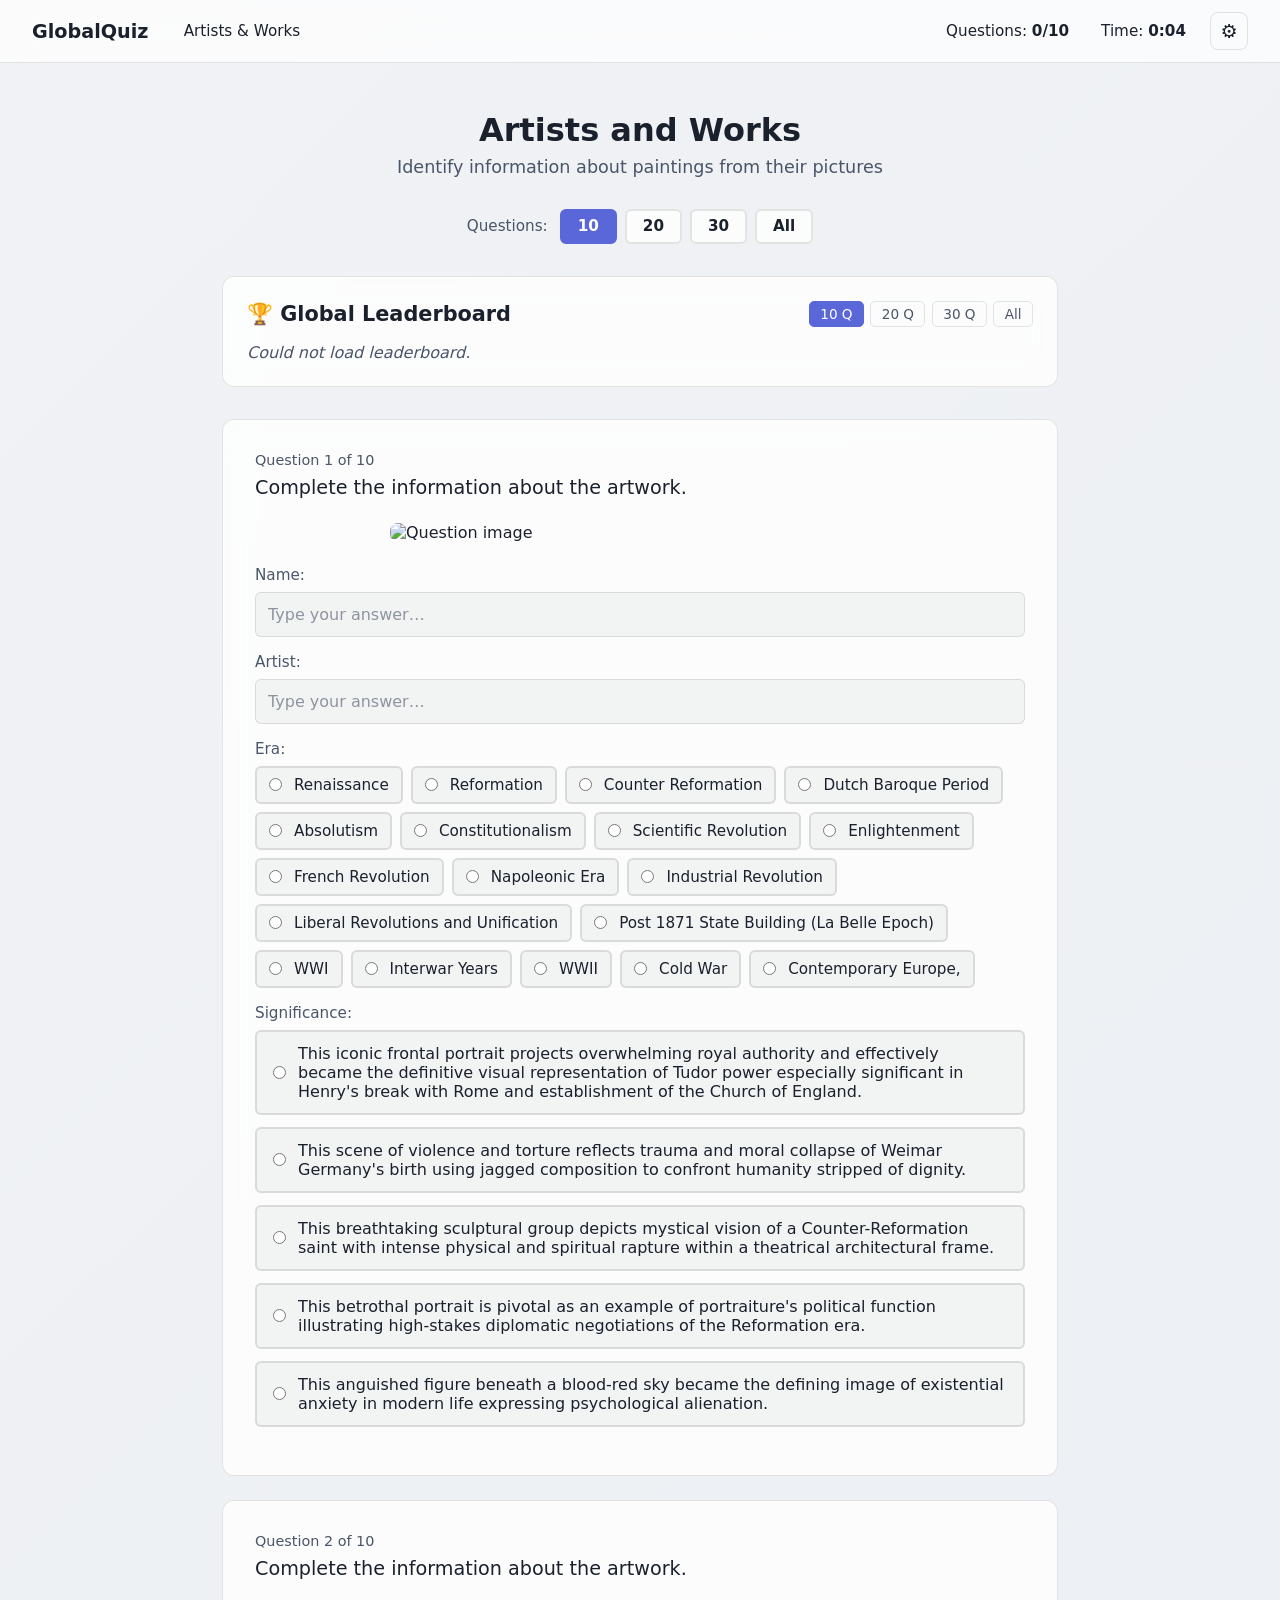
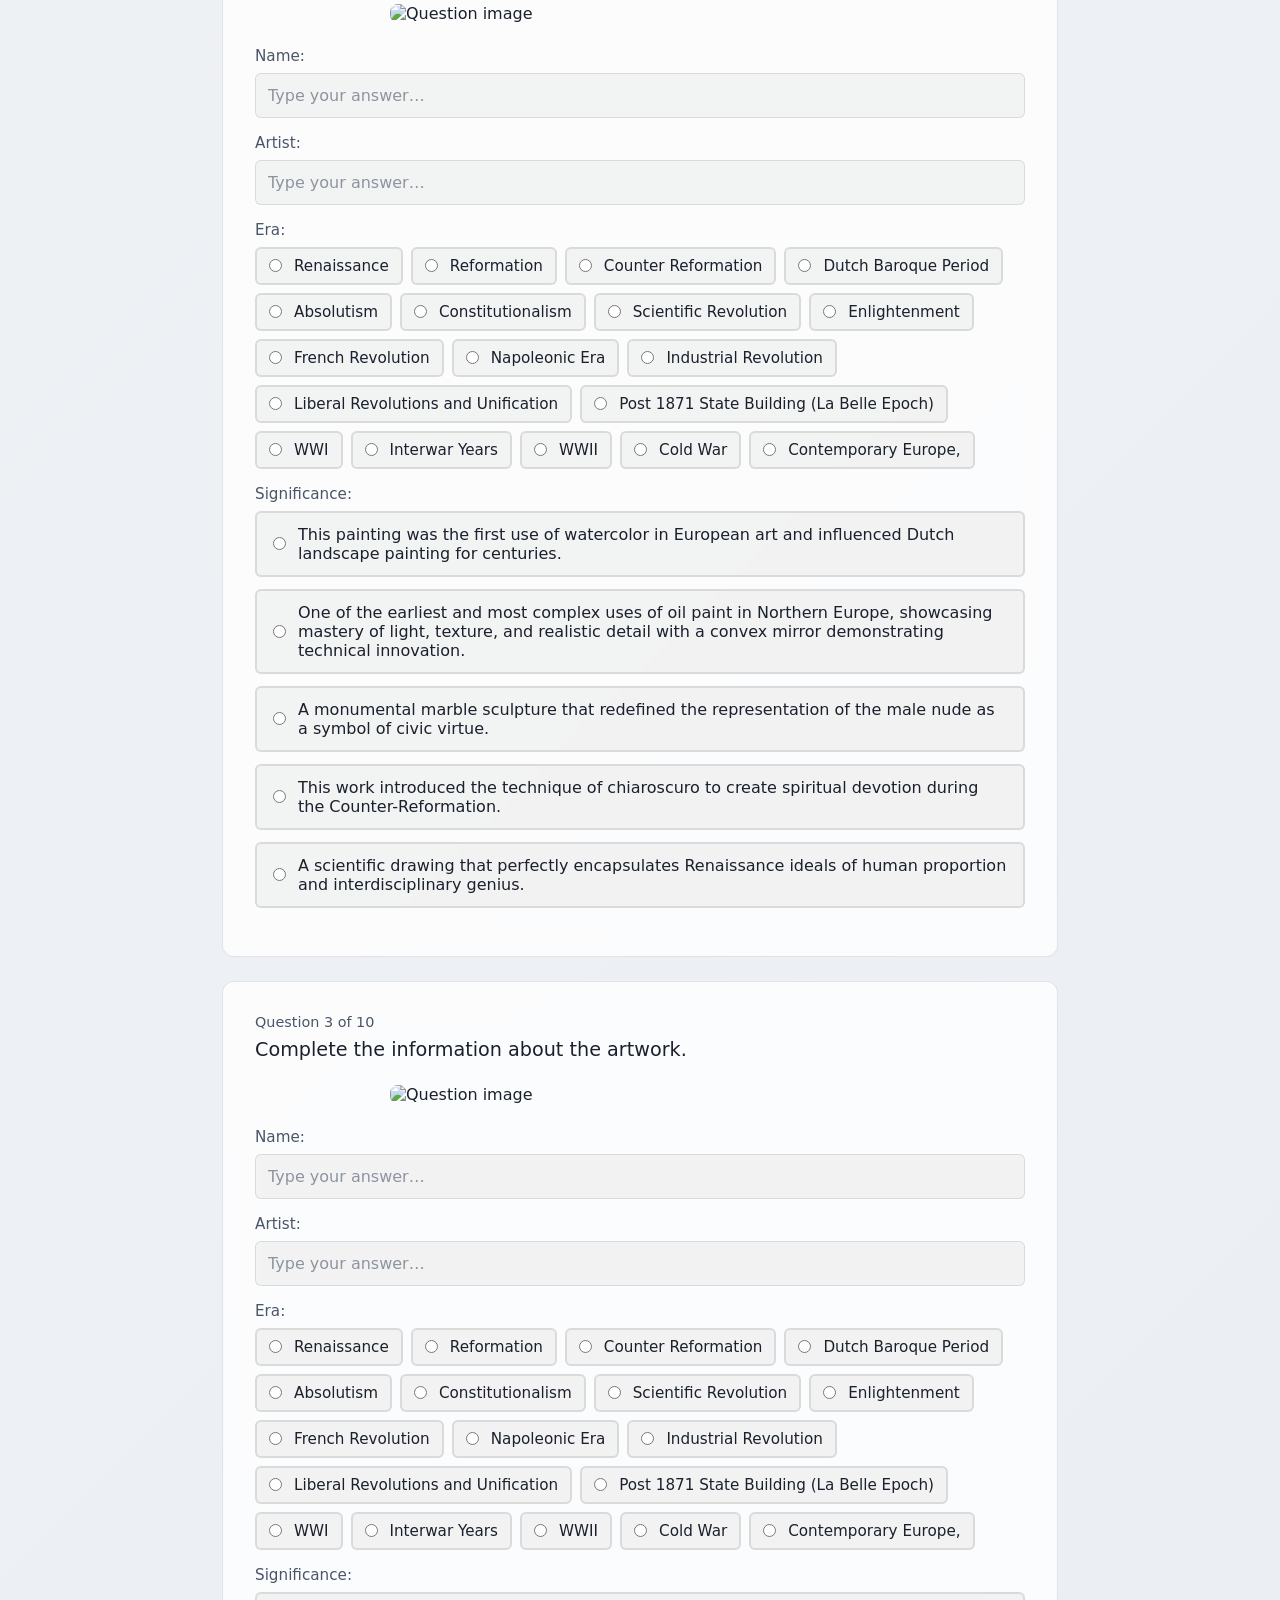
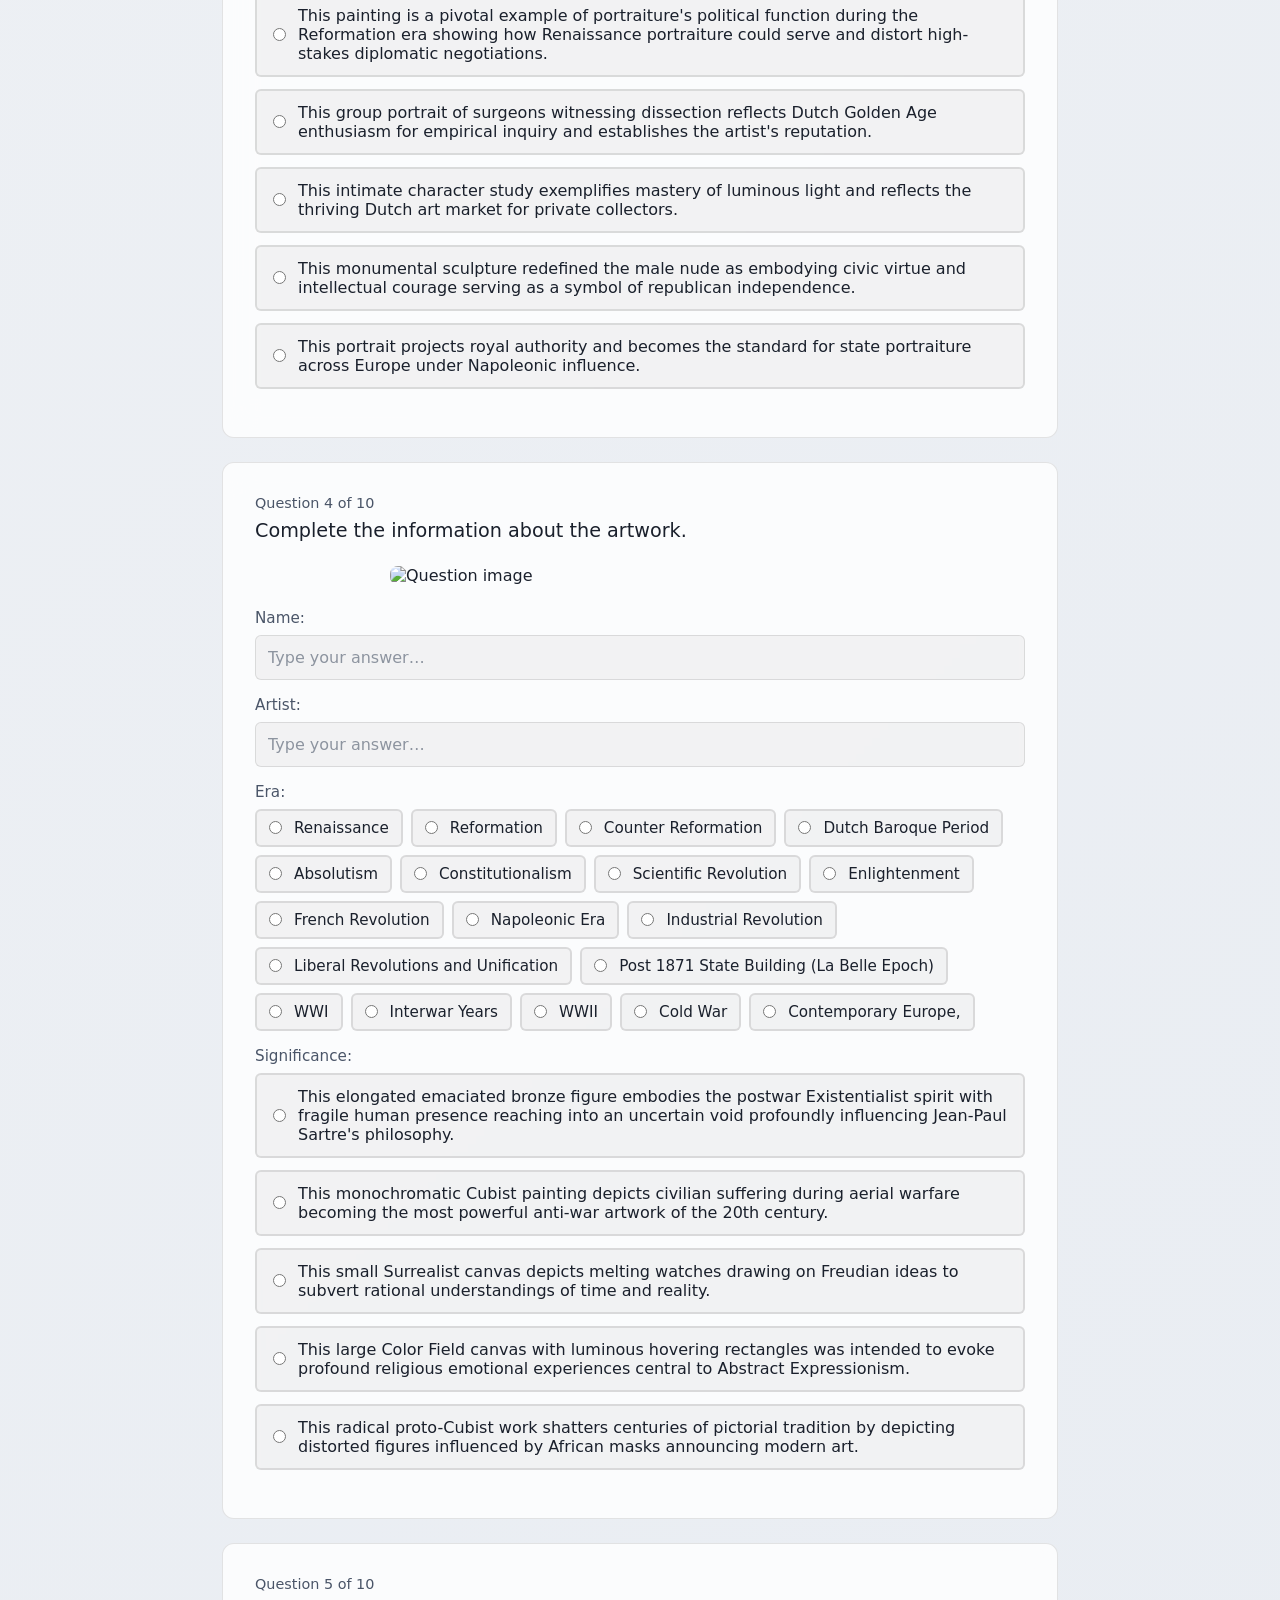
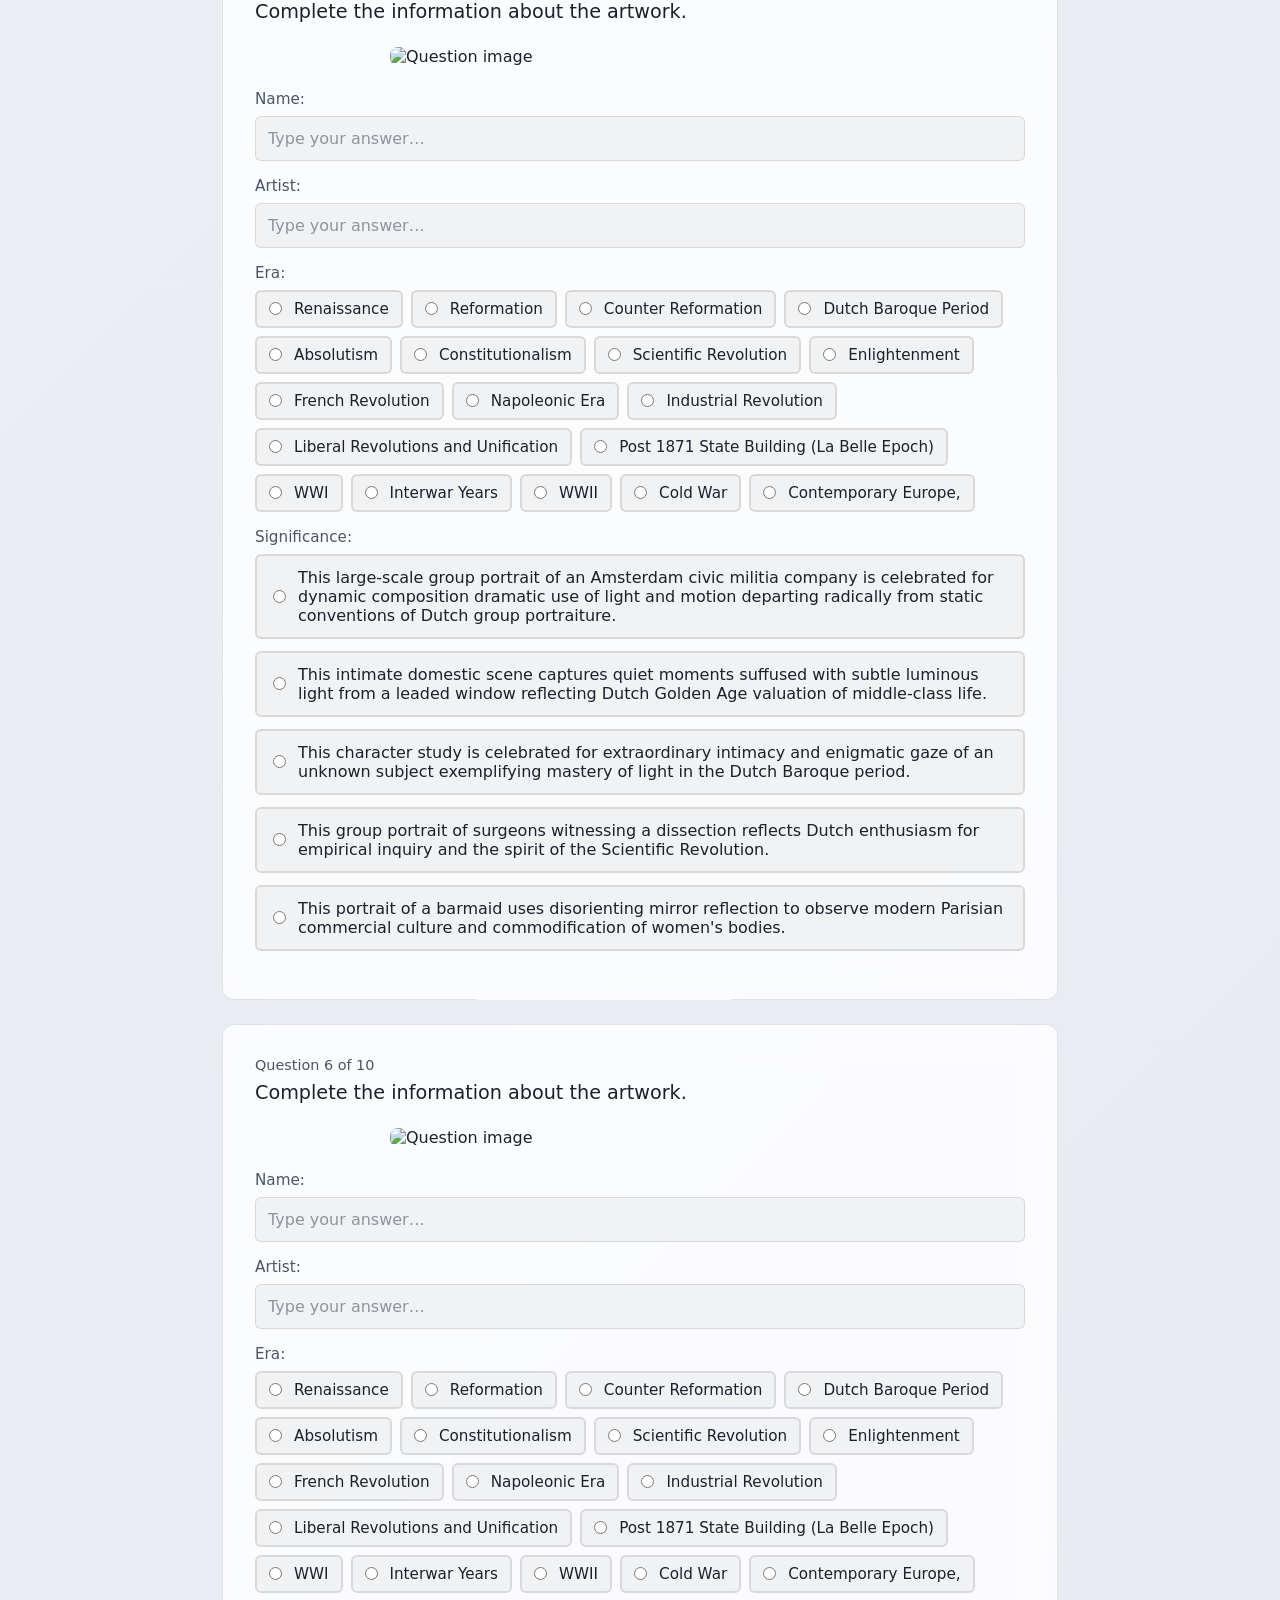
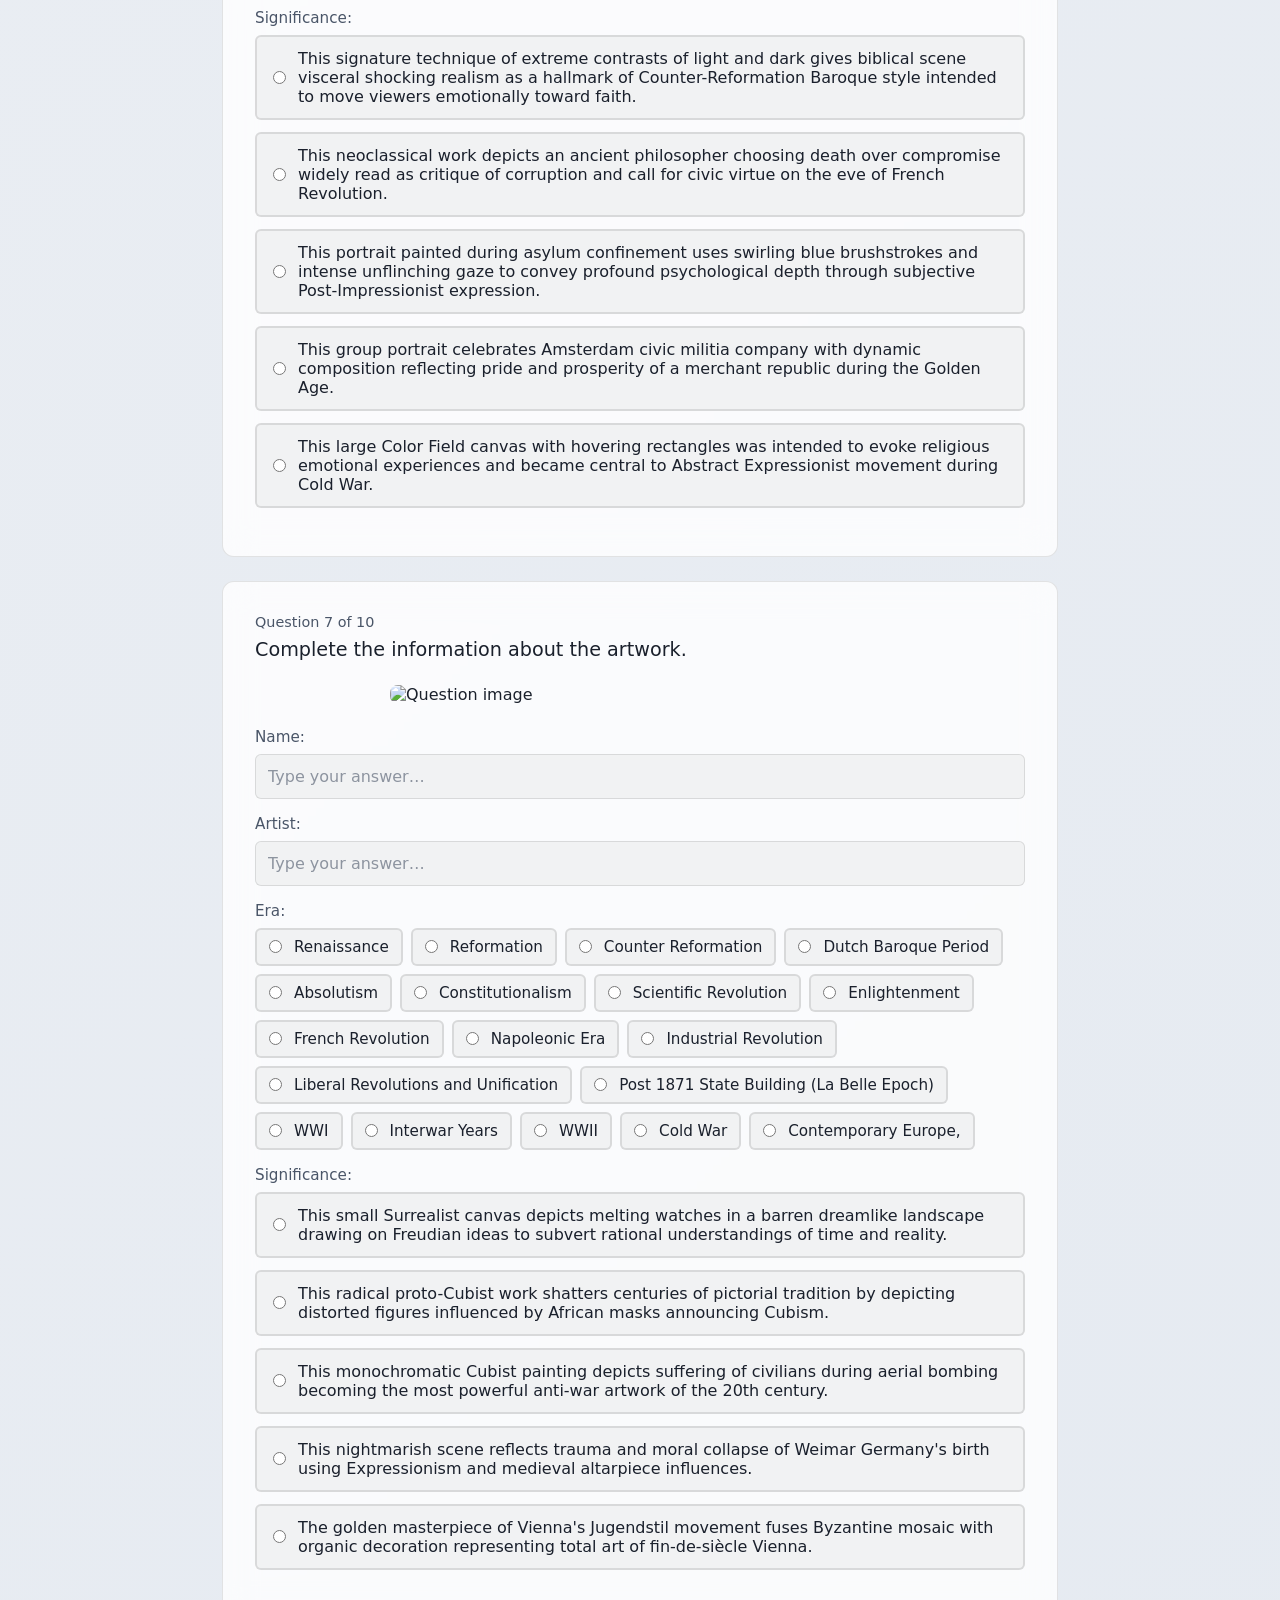
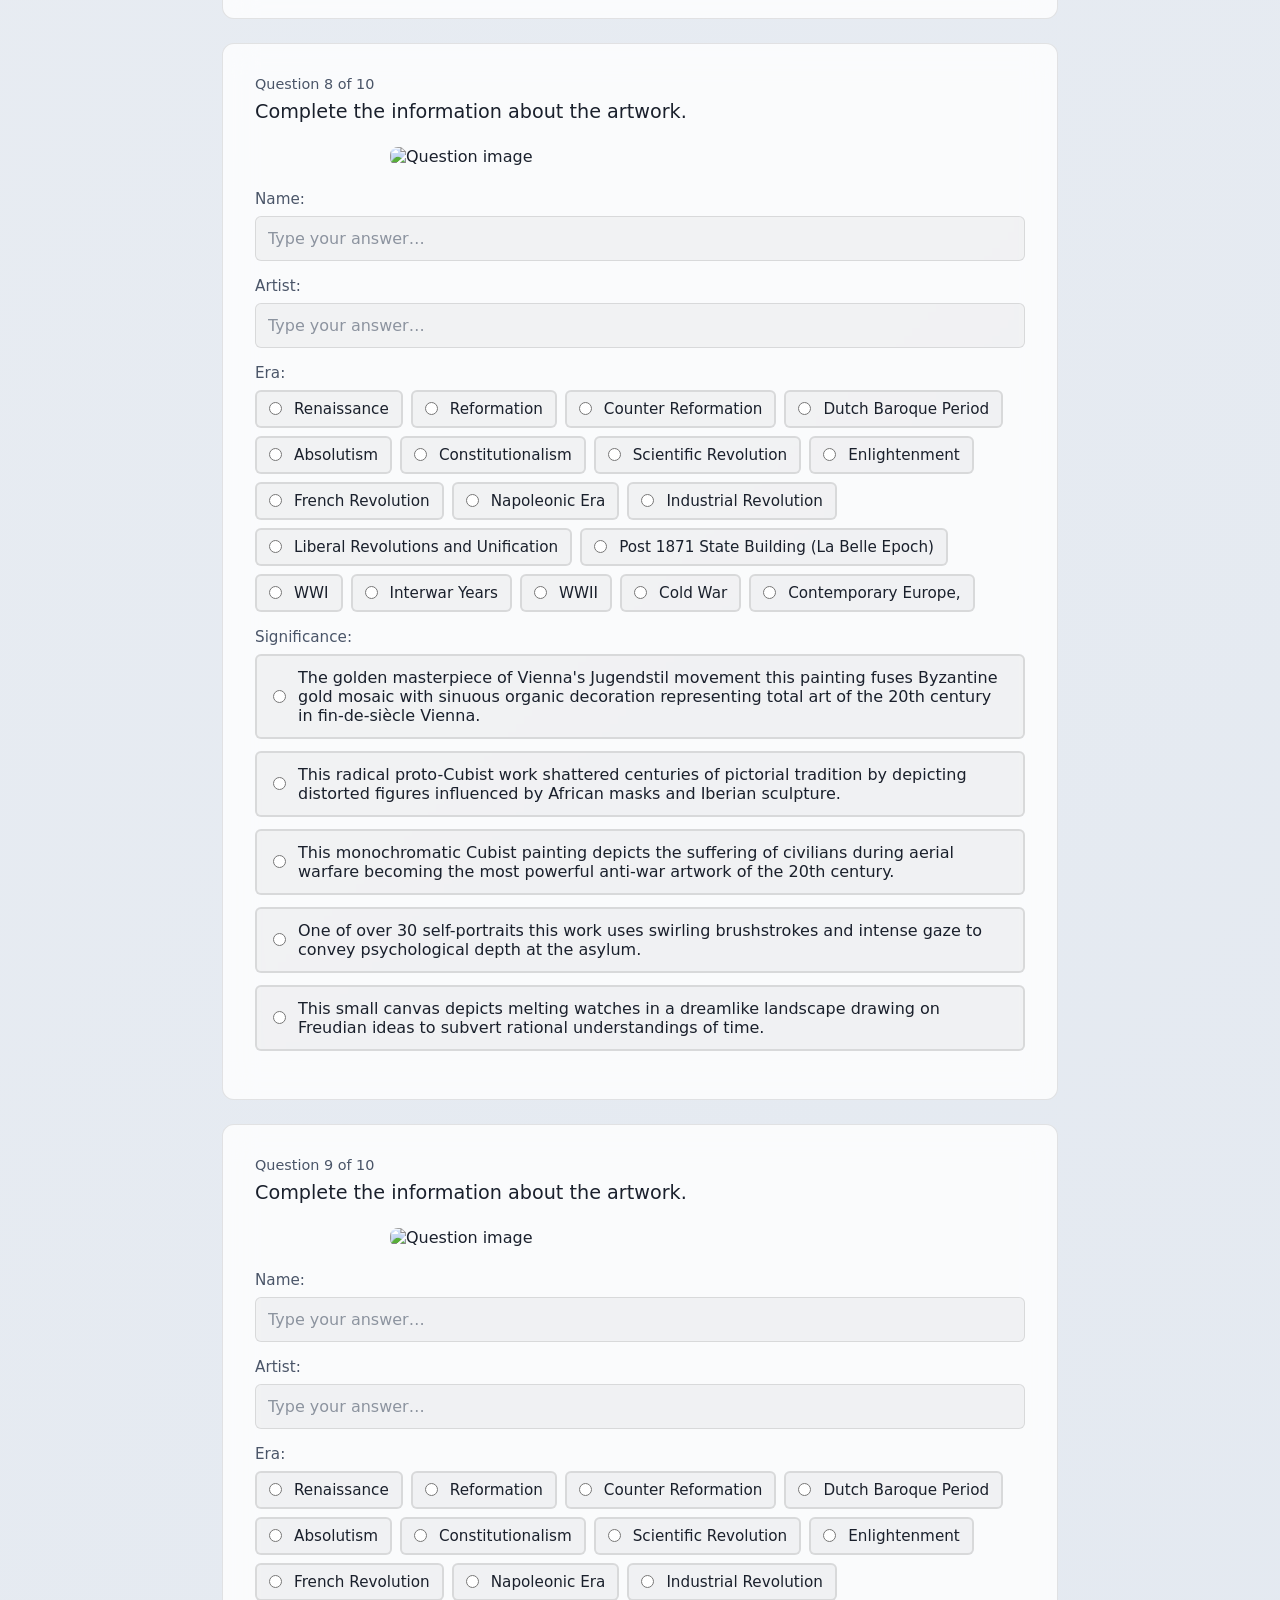
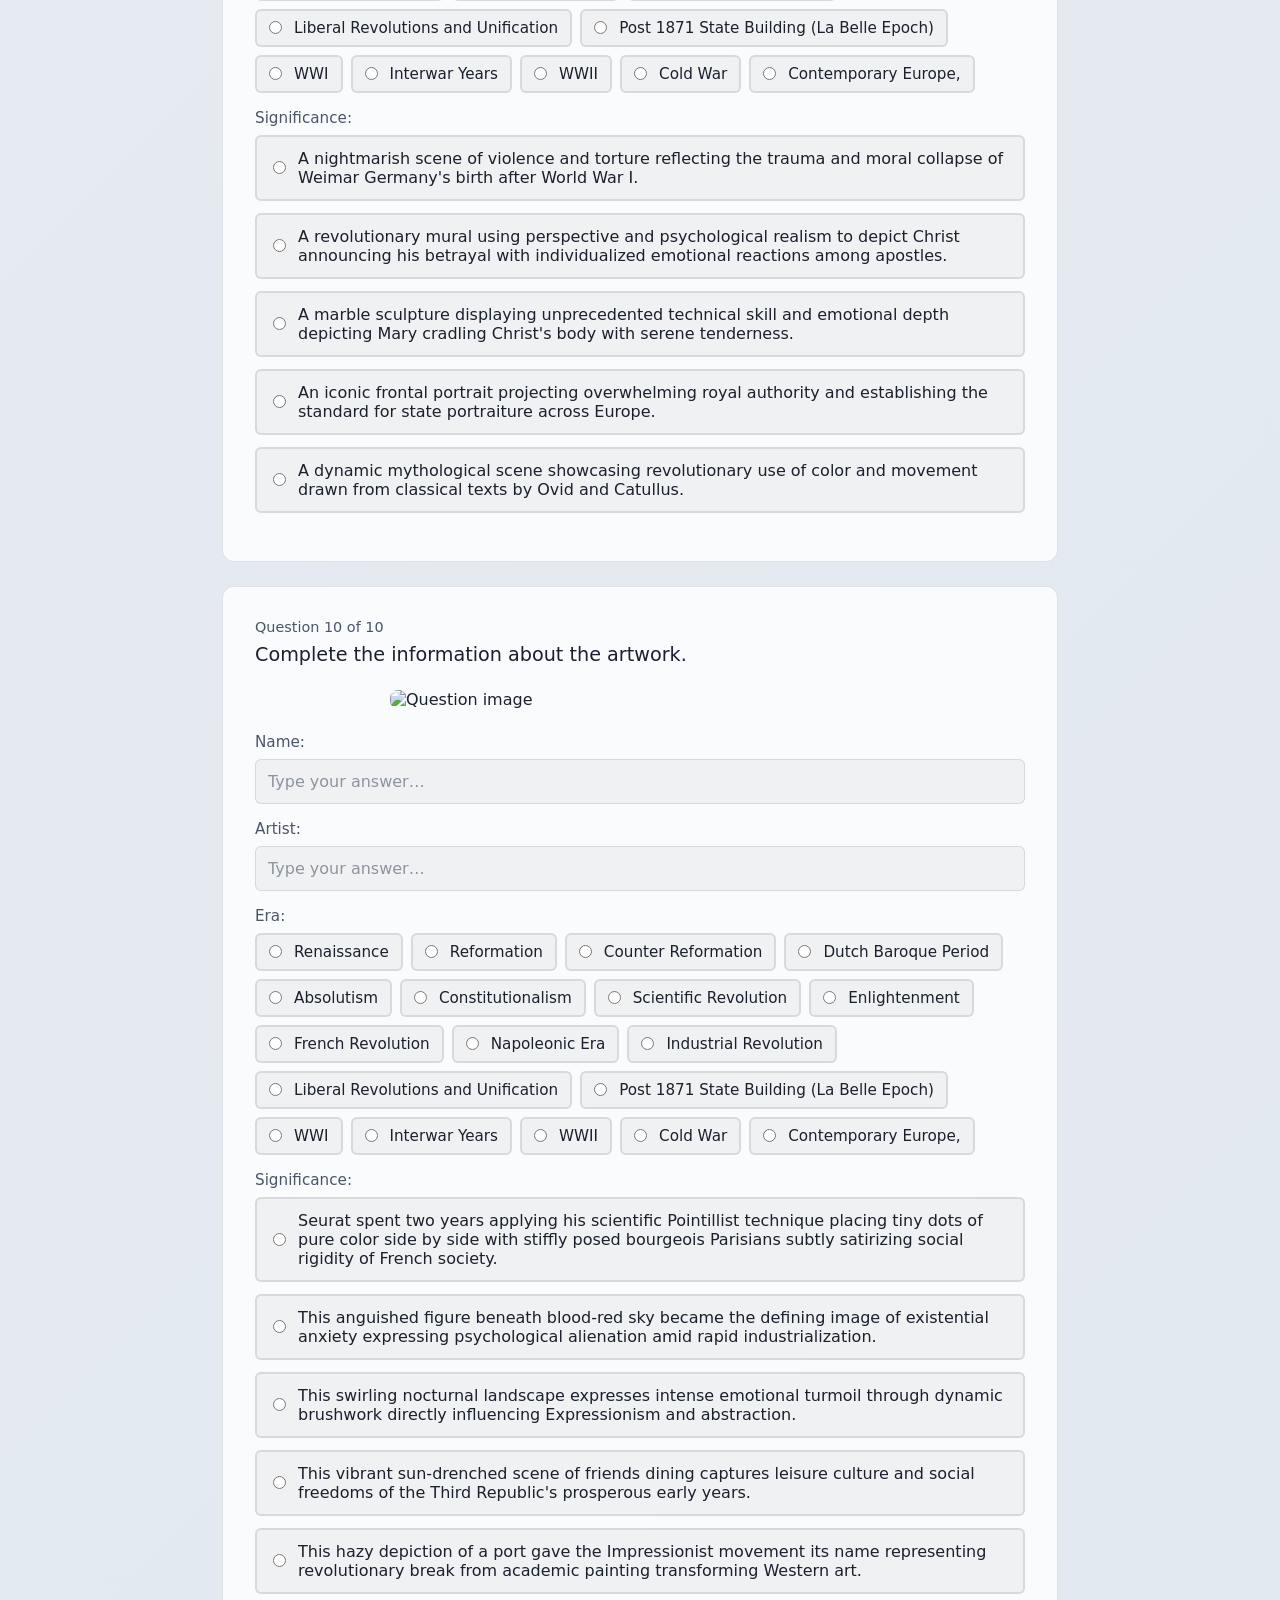
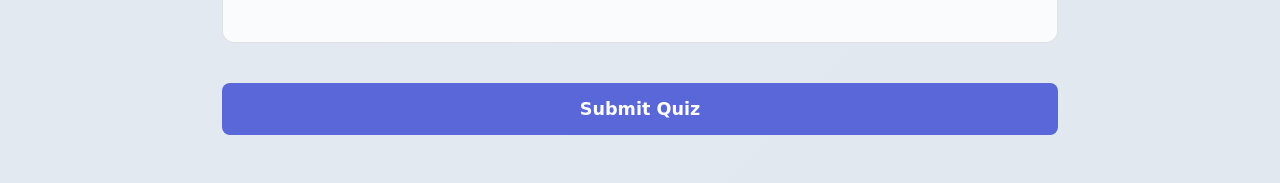
==== artists-works/index.html @ d95f1476 "Initial" ====
<!DOCTYPE html>
<html lang="en">
<head>
	<meta charset="UTF-8">
	<title>Artists and Works – GlobalQuiz</title>
	<meta name="viewport" content="width=device-width, initial-scale=1.0">
	<link rel="icon" type="image/svg+xml" href="/assets/favicon.svg">
	<link rel="stylesheet" href="/assets/colors.css">
	<script>
		(function() {
			try {
				var s = JSON.parse(localStorage.getItem('quizSettings'));
				if (s && s.isDark) document.documentElement.classList.add('dark-mode');
				if (s && !s.isGlass) document.documentElement.classList.add('no-glass');
			} catch(e) {}
		})();
	</script>
	<style>
		* {
			box-sizing: border-box;
			margin: 0;
			padding: 0;
			font-family: system-ui, -apple-system, BlinkMacSystemFont, sans-serif;
		}
		body {
			min-height: 100vh;
			background: linear-gradient(135deg, var(--bg-gradient-start), var(--bg-gradient-end));
			color: var(--text-primary);
		}

		/* ── Settings toggle ── */
		.settings-toggle {
		    background: transparent;
		    border: 1px solid var(--glass-border);
		    color: var(--text-primary);
		    width: 38px; height: 38px;
		    border-radius: 8px;
		    cursor: pointer;
		    display: flex; align-items: center; justify-content: center;
		    transition: all 0.2s ease;
		    font-size: 1.2rem;
		}
		.settings-toggle:hover { background: var(--card-bg); border-color: var(--button-bg); }
		#settingsMenu {
		    position: absolute;
		    top: calc(100% + 10px); right: 0;
		    width: 220px;
		    background: var(--bg-gradient-end);
		    background-image: linear-gradient(var(--card-bg), var(--card-bg));
		    border: 1px solid var(--card-border);
		    padding: 1.25rem;
		    border-radius: 12px;
		    box-shadow: 0 15px 30px rgba(0,0,0,0.4);
		    display: none;
		    animation: fadeIn 0.2s ease-out;
		    z-index: 1100;
		}
		@keyframes fadeIn { from { opacity:0; transform:translateY(-10px); } to { opacity:1; transform:translateY(0); } }
		#settingsMenu h4 {
		    margin-bottom: 1rem; font-size: 0.9rem;
		    text-transform: uppercase; letter-spacing: 1px;
		    color: var(--button-bg);
		}
		.setting-item { display:flex; justify-content:space-between; align-items:center; margin-bottom:0.75rem; font-size:0.95rem; }
		.switch { position:relative; display:inline-block; width:40px; height:20px; }
		.switch input { opacity:0; width:0; height:0; }
		.slider { position:absolute; cursor:pointer; top:0; left:0; right:0; bottom:0; background-color:var(--glass-border); transition:.4s; border-radius:20px; }
		.slider:before { position:absolute; content:""; height:14px; width:14px; left:3px; bottom:3px; background-color:white; transition:.4s; border-radius:50%; }
		input:checked + .slider { background-color: var(--button-bg); }
		input:checked + .slider:before { transform: translateX(20px); }

		/* ── Navbar ── */
		nav, .question-card, .leaderboard-section {
		    backdrop-filter: var(--blur-val) !important;
		    -webkit-backdrop-filter: var(--blur-val) !important;
		}
		nav {
		    display: flex;
		    justify-content: space-between;
		    align-items: center;
		    position: sticky; top: 0;
		    background: var(--glass-bg);
		    border-bottom: 1px solid var(--glass-border);
		    padding: 0.75rem 2rem;
		    z-index: 1000;
		}
		.nav-left { display:flex; align-items:center; gap:1.5rem; }
		.nav-title {
			font-size: 1.2rem; font-weight: 700;
			text-decoration: none; color: var(--text-primary);
		}
		.nav-links { display:flex; gap:0.25rem; }
		.nav-link {
			font-size: 0.95rem; font-weight: 500;
			color: var(--text-secondary);
			text-decoration: none;
			padding: 0.3rem 0.7rem; border-radius: 6px;
			transition: all 0.2s;
		}
		.nav-link:hover { color: var(--text-primary); background: var(--card-bg); }
		.nav-link.active { color: var(--text-primary); }
		.quiz-stats { display:flex; gap:2rem; font-size:0.95rem; }

		/* ── Main layout ── */
		main { max-width: 900px; margin: 0 auto; padding: 3rem 2rem; }

		.quiz-header { text-align: center; margin-bottom: 2rem; }
		.quiz-header h1 { font-size: 2rem; margin-bottom: 0.5rem; }
		.quiz-header p { color: var(--text-secondary); font-size: 1.1rem; }

		/* ── Question count selector ── */
		.question-count-selector {
			display: flex;
			align-items: center;
			justify-content: center;
			gap: 0.5rem;
			margin-bottom: 2rem;
			flex-wrap: wrap;
		}
		.question-count-selector span {
			font-size: 0.95rem;
			color: var(--text-secondary);
			margin-right: 0.25rem;
		}
		.count-btn {
			background: var(--card-bg);
			border: 2px solid var(--card-border);
			color: var(--text-primary);
			padding: 0.4rem 1rem;
			border-radius: 6px;
			font-size: 0.95rem;
			font-weight: 600;
			cursor: pointer;
			transition: all 0.2s;
		}
		.count-btn:hover { border-color: var(--button-bg); }
		.count-btn.active {
			background: var(--button-bg);
			color: var(--button-text);
			border-color: var(--button-bg);
		}

		/* ── Leaderboard ── */
		.leaderboard-section {
			background: var(--card-bg);
			border: 1px solid var(--card-border);
			border-radius: 12px;
			padding: 1.5rem;
			margin-bottom: 2rem;
		}
		.leaderboard-header {
			display: flex;
			justify-content: space-between;
			align-items: center;
			margin-bottom: 1rem;
			flex-wrap: wrap;
			gap: 0.75rem;
		}
		.leaderboard-header h2 { font-size: 1.3rem; }
		.leaderboard-filter {
			display: flex;
			gap: 0.4rem;
			flex-wrap: wrap;
		}
		.filter-btn {
			background: transparent;
			border: 1px solid var(--card-border);
			color: var(--text-secondary);
			padding: 0.25rem 0.65rem;
			border-radius: 5px;
			font-size: 0.85rem;
			cursor: pointer;
			transition: all 0.2s;
		}
		.filter-btn:hover { border-color: var(--button-bg); color: var(--text-primary); }
		.filter-btn.active {
			background: var(--button-bg);
			color: var(--button-text);
			border-color: var(--button-bg);
		}
		.leaderboard-empty { color: var(--text-secondary); font-style: italic; }
		.leaderboard-list { display:flex; flex-direction:column; gap:0.6rem; }
		.leaderboard-item {
			display: flex;
			align-items: center;
			gap: 0.75rem;
			padding: 0.65rem 0.75rem;
			background: rgba(128,128,128,0.06);
			border-radius: 6px;
		}
		.leaderboard-rank { font-weight:700; font-size:1rem; width:28px; flex-shrink:0; }
		.rank-gold   { color: #f5c842; }
		.rank-silver { color: #aab4be; }
		.rank-bronze { color: #cd7f32; }
		.leaderboard-name { flex:1; font-weight:500; }
		.leaderboard-stats {
			display: flex; gap: 1.25rem;
			font-size: 0.9rem; color: var(--text-secondary);
		}
		.lb-loading { color: var(--text-secondary); font-style: italic; }

		/* ── Question card ── */
		.question-card {
			background: var(--card-bg);
			border: 1px solid var(--card-border);
			border-radius: 12px;
			padding: 2rem;
			margin-bottom: 1.5rem;
		}
		.question-number { color: var(--text-secondary); font-size: 0.9rem; margin-bottom: 0.5rem; }
		.question-text { font-size: 1.2rem; font-weight: 500; margin-bottom: 1.5rem; }
		.question-image { width:100%; max-width:500px; margin:1rem auto; display:block; border-radius:8px; }

		.answer-section { margin-top: 1.5rem; }
		.answer-label { font-size:0.95rem; color:var(--text-secondary); margin-bottom:0.5rem; display:block; }

		.text-input {
			width: 100%;
			padding: 0.75rem;
			background: rgba(128,128,128,0.08);
			border: 1px solid var(--card-border);
			border-radius: 6px;
			color: var(--text-primary);
			font-size: 1rem;
			margin-bottom: 1rem;
		}
		.text-input:focus { outline: 2px solid var(--button-bg); }
		.text-input::placeholder { color: var(--text-secondary); opacity: 0.6; }

		.mc-options { display:flex; flex-direction:column; gap:0.75rem; margin-bottom:1rem; }
		.mc-options.compact { flex-direction:row; flex-wrap:wrap; gap:0.5rem; }
		.mc-option {
			padding: 0.75rem 1rem;
			background: rgba(128,128,128,0.08);
			border: 2px solid var(--card-border);
			border-radius: 6px;
			cursor: pointer;
			transition: all 0.2s;
			display: flex; align-items: center; gap: 0.75rem;
		}
		.mc-option:hover { background: rgba(128,128,128,0.15); border-color: var(--button-bg); }
		.mc-option.selected { background: rgba(90,103,216,0.15); border-color: var(--button-bg); }
		.mc-option.compact { padding:0.5rem 0.75rem; font-size:0.95rem; white-space:nowrap; }
		.mc-option input[type="radio"] { margin:0; cursor:pointer; }

		.image-mc-grid { display:grid; grid-template-columns:repeat(auto-fit,minmax(150px,1fr)); gap:1rem; margin-bottom:1rem; }
		.image-mc-option {
			cursor:pointer;
			border: 3px solid var(--card-border);
			border-radius: 8px;
			overflow: hidden;
			transition: all 0.2s;
			position: relative;
		}
		.image-mc-option:hover { border-color: var(--button-bg); }
		.image-mc-option.selected { border-color: var(--button-bg); box-shadow: 0 0 0 3px rgba(90,103,216,0.3); }
		.image-mc-option img { width:100%; height:150px; object-fit:cover; display:block; }
		.image-mc-option input { position:absolute; top:8px; right:8px; }

		/* ── Buttons ── */
		.submit-button {
			width: 100%;
			background: var(--button-bg);
			color: var(--button-text);
			border: none;
			padding: 1rem;
			border-radius: 8px;
			font-size: 1.1rem;
			font-weight: 600;
			cursor: pointer;
			margin-top: 1rem;
			transition: background-color 0.2s;
		}
		.submit-button:hover { background: var(--button-hover); }
		.submit-button:disabled { opacity:0.5; cursor:not-allowed; }
		.retry-button {
			background: transparent;
			border: 2px solid var(--button-bg);
			color: var(--text-primary);
			padding: 0.75rem 2rem;
			border-radius: 8px;
			font-size: 1rem;
			font-weight: 600;
			cursor: pointer;
			margin-top: 1rem;
			transition: background 0.2s;
		}
		.retry-button:hover { background: rgba(90,103,216,0.1); }

		/* ── Results ── */
		.results-container { text-align: center; }
		.results-score { font-size: 3rem; font-weight: 700; margin: 2rem 0; }
		.results-details { font-size: 1.2rem; color: var(--text-secondary); margin-bottom: 2rem; }

		/* ── Submit Score Modal ── */
		.modal-backdrop {
			position: fixed;
			inset: 0;
			background: rgba(0,0,0,0.55);
			display: flex;
			align-items: center;
			justify-content: center;
			z-index: 2000;
			animation: fadeIn 0.2s ease-out;
		}
		.modal-backdrop.hidden { display: none; }
		.modal {
			background: var(--card-bg);
			border: 1px solid var(--card-border);
			border-radius: 14px;
			padding: 2rem;
			width: 90%;
			max-width: 380px;
			box-shadow: 0 20px 40px rgba(0,0,0,0.4);
			animation: modalIn 0.25s ease-out;
		}
		@keyframes modalIn {
			from { opacity:0; transform: scale(0.94) translateY(10px); }
			to   { opacity:1; transform: scale(1)    translateY(0); }
		}
		.modal h2 { font-size:1.4rem; margin-bottom:0.5rem; }
		.modal p  { color: var(--text-secondary); font-size:0.95rem; margin-bottom:1.25rem; }
		.modal-score-preview {
			font-size: 1.1rem;
			font-weight: 600;
			margin-bottom: 1.25rem;
			color: var(--button-bg);
		}
		.modal-input {
			width: 100%;
			padding: 0.75rem;
			background: rgba(128,128,128,0.1);
			border: 1px solid var(--card-border);
			border-radius: 6px;
			color: var(--text-primary);
			font-size: 1rem;
			margin-bottom: 0.4rem;
		}
		.modal-input:focus { outline: 2px solid var(--button-bg); }
		.modal-charcount {
			font-size: 0.8rem;
			color: var(--text-secondary);
			text-align: right;
			margin-bottom: 1.25rem;
		}
		.modal-buttons { display:flex; gap:0.75rem; }
		.modal-btn {
			flex:1;
			padding: 0.65rem;
			border-radius: 7px;
			font-size: 0.95rem;
			font-weight: 600;
			cursor: pointer;
			transition: all 0.2s;
			border: none;
		}
		.modal-btn-primary {
			background: var(--button-bg);
			color: var(--button-text);
		}
		.modal-btn-primary:hover { background: var(--button-hover); }
		.modal-btn-primary:disabled { opacity:0.5; cursor:not-allowed; }
		.modal-btn-secondary {
			background: transparent;
			border: 2px solid var(--card-border);
			color: var(--text-primary);
		}
		.modal-btn-secondary:hover { border-color: var(--button-bg); }
		.modal-error {
			color: var(--incorrect);
			font-size: 0.9rem;
			margin-bottom: 0.75rem;
			min-height: 1.2em;
		}
		.modal-success {
			text-align: center;
			padding: 1rem 0 0.5rem;
		}
		.modal-success .checkmark { font-size: 2.5rem; margin-bottom: 0.5rem; }
		.modal-success p { color: var(--text-primary); font-weight:600; font-size:1.05rem; }

		.hidden { display: none; }

		@media (max-width:600px) {
			.quiz-stats { gap:1rem; font-size:0.85rem; }
			.image-mc-grid { grid-template-columns: repeat(2,1fr); }
			.leaderboard-stats { flex-direction:column; gap:0.2rem; }
			.mc-options.compact { gap:0.4rem; }
			.mc-option.compact { padding:0.4rem 0.6rem; font-size:0.9rem; }
			.nav-links { display:none; }
		}
	</style>
</head>
<body>

<!-- ── Submit Score Modal ── -->
<div class="modal-backdrop hidden" id="scoreModal">
	<div class="modal">
		<div id="modalFormState">
			<h2>Submit Score</h2>
			<p>Enter a display name to post your score to the global leaderboard.</p>
			<div class="modal-score-preview" id="modalScorePreview"></div>
			<input
				class="modal-input"
				type="text"
				id="modalDisplayName"
				placeholder="Display name"
				maxlength="20"
				autocomplete="off"
			>
			<div class="modal-charcount"><span id="modalCharCount">0</span>/20</div>
			<div class="modal-error" id="modalError"></div>
			<div class="modal-buttons">
				<button class="modal-btn modal-btn-secondary" onclick="closeModal()">Don't submit</button>
				<button class="modal-btn modal-btn-primary" id="modalSubmitBtn" onclick="submitScore()">Submit</button>
			</div>
		</div>
		<div id="modalSuccessState" class="modal-success hidden">
			<div class="checkmark">✅</div>
			<p id="modalSuccessMsg">Score submitted!</p>
		</div>
	</div>
</div>

<nav>
    <div class="nav-left">
    	<a class="nav-title" href="/">GlobalQuiz</a>
    	<div class="nav-links">
    		<a class="nav-link active" href="/artists-works">Artists &amp; Works</a>
    	</div>
    </div>
    <div style="display:flex; align-items:center; gap:1.5rem;">
	    <div class="quiz-stats">
	        <div>Questions: <strong id="questionCount">0/0</strong></div>
	        <div>Time: <strong id="timer">0:00</strong></div>
	    </div>
	    <div style="position: relative;">
	        <button class="settings-toggle" onclick="toggleSettingsMenu()">⚙️</button>
	        <div id="settingsMenu">
	            <h4>Preferences</h4>
	            <div class="setting-item">
	                <span>Dark Mode</span>
	                <label class="switch">
	                    <input type="checkbox" id="darkModeToggle" onchange="updateSettings()">
	                    <span class="slider"></span>
	                </label>
	            </div>
	            <div class="setting-item">
	                <span>Glass Effect</span>
	                <label class="switch">
	                    <input type="checkbox" id="glassToggle" checked onchange="updateSettings()">
	                    <span class="slider"></span>
	                </label>
	            </div>
	        </div>
	    </div>
    </div>
</nav>

<main>
	<!-- ── Quiz view ── -->
	<div id="quizContainer">
		<div class="quiz-header">
			<h1>Artists and Works</h1>
			<p>Identify information about paintings from their pictures</p>
		</div>

		<!-- Question count selector -->
		<div class="question-count-selector">
			<span>Questions:</span>
			<button class="count-btn active" data-count="10" onclick="setQuestionCount(10, this)">10</button>
			<button class="count-btn" data-count="20" onclick="setQuestionCount(20, this)">20</button>
			<button class="count-btn" data-count="30" onclick="setQuestionCount(30, this)">30</button>
			<button class="count-btn" data-count="all" onclick="setQuestionCount('all', this)">All</button>
		</div>

		<!-- Leaderboard -->
		<div class="leaderboard-section">
			<div class="leaderboard-header">
				<h2>🏆 Global Leaderboard</h2>
				<div class="leaderboard-filter" id="lbFilter">
					<button class="filter-btn active" data-n="10" onclick="setLbFilter(10, this)">10 Q</button>
					<button class="filter-btn" data-n="20" onclick="setLbFilter(20, this)">20 Q</button>
					<button class="filter-btn" data-n="30" onclick="setLbFilter(30, this)">30 Q</button>
					<button class="filter-btn" data-n="38" onclick="setLbFilter(38, this)">All</button>
				</div>
			</div>
			<div id="topScores"><div class="lb-loading">Loading…</div></div>
		</div>

		<div id="questionsContainer"></div>

		<button class="submit-button" id="submitQuiz">Submit Quiz</button>
	</div>

	<!-- ── Results view ── -->
	<div id="resultsContainer" class="hidden">
		<div class="results-container">
			<div class="quiz-header">
				<h1>Quiz Complete!</h1>
			</div>
			<div class="results-score" id="finalScore">0/0</div>
			<div class="results-details" id="resultsDetails"></div>

			<!-- Results leaderboard -->
			<div class="leaderboard-section" style="text-align:left;">
				<div class="leaderboard-header">
					<h2>🏆 Global Leaderboard</h2>
					<div class="leaderboard-filter" id="lbFilterResults">
						<button class="filter-btn active" data-n="10" onclick="setLbFilterResults(10, this)">10 Q</button>
						<button class="filter-btn" data-n="20" onclick="setLbFilterResults(20, this)">20 Q</button>
						<button class="filter-btn" data-n="30" onclick="setLbFilterResults(30, this)">30 Q</button>
						<button class="filter-btn" data-n="38" onclick="setLbFilterResults(38, this)">All</button>
					</div>
				</div>
				<div id="topScoresResults"><div class="lb-loading">Loading…</div></div>
			</div>

			<button class="submit-button" onclick="openModal()" id="openModalBtn">Submit Score</button>
			<br>
			<button class="retry-button" onclick="location.reload()">Take Quiz Again</button>
		</div>
	</div>
</main>

<script src="DATA.js"></script>
<script>
const SUPABASE_URL  = 'https://pscwcpdqmfpmmmjfozsz.supabase.co';
const SUPABASE_ANON = 'eyJhbGciOiJIUzI1NiIsInR5cCI6IkpXVCJ9.eyJpc3MiOiJzdXBhYmFzZSIsInJlZiI6InBzY3djcGRxbWZwbW1tamZvenN6Iiwicm9sZSI6ImFub24iLCJpYXQiOjE3NzAwNzA5NzIsImV4cCI6MjA4NTY0Njk3Mn0.1dB_mvPBQ9V1YIcTgjce-8nJiqlTo0KB8bqmpRf0kSI';

async function sbFetch(path, opts = {}) {
	const res = await fetch(SUPABASE_URL + path, {
		...opts,
		headers: {
			'apikey': SUPABASE_ANON,
			'Authorization': 'Bearer ' + SUPABASE_ANON,
			'Content-Type': 'application/json',
			...(opts.headers || {})
		}
	});
	if (!res.ok) {
		const err = await res.json().catch(() => ({}));
		throw new Error(err.message || err.hint || res.statusText);
	}
	return res.json();
}

// ── State ────────────────────────────────────────────────────────────
let activeQuestions = [];    // subset of quizData based on chosen count
let selectedCount   = 10;    // numeric question count (or total for "all")
let lbFilterCount   = 10;
let lbFilterCountResults = 10;
let startTime, timerInterval;
let pendingScore = null;

// ── Question count ────────────────────────────────────────────────────
function setQuestionCount(val, btn) {
	document.querySelectorAll('.count-btn').forEach(b => b.classList.remove('active'));
	btn.classList.add('active');

	const n = (val === 'all') ? quizData.length : Math.min(val, quizData.length);
	selectedCount = n;

	// Shuffle and pick
	const shuffled = [...quizData].sort(() => Math.random() - 0.5);
	activeQuestions = shuffled.slice(0, n);

	renderQuestions();
	document.getElementById('questionCount').textContent = `0/${n}`;
	resetTimer();
}

// ── Leaderboard filter ───────────────────────────────────────────────
function setLbFilter(n, btn) {
	lbFilterCount = n;
	document.querySelectorAll('#lbFilter .filter-btn').forEach(b => b.classList.remove('active'));
	btn.classList.add('active');
	loadLeaderboard('topScores', n);
}

function setLbFilterResults(n, btn) {
	lbFilterCountResults = n;
	document.querySelectorAll('#lbFilterResults .filter-btn').forEach(b => b.classList.remove('active'));
	btn.classList.add('active');
	loadLeaderboard('topScoresResults', n);
}

async function loadLeaderboard(containerId, numQuestions) {
	const container = document.getElementById(containerId);
	container.innerHTML = '<div class="lb-loading">Loading…</div>';
	try {
		const rows = await sbFetch(
			`/rest/v1/scores?quiz=eq.artists-works&num_questions=eq.${numQuestions}&order=correct.desc,time_secs.asc&limit=10&select=display_name,correct,total,time_secs`
		);
		if (!rows.length) {
			container.innerHTML = '<div class="leaderboard-empty">No scores yet. Be the first!</div>';
			return;
		}
		const rankClasses = ['rank-gold', 'rank-silver', 'rank-bronze'];
		container.innerHTML = '<div class="leaderboard-list">' +
			rows.map((r, i) => `
				<div class="leaderboard-item">
					<span class="leaderboard-rank ${rankClasses[i] || ''}">#${i + 1}</span>
					<span class="leaderboard-name">${escapeHtml(r.display_name)}</span>
					<span class="leaderboard-stats">
						<span>${r.correct}/${r.total}</span>
						<span>${formatTime(r.time_secs)}</span>
					</span>
				</div>`).join('') +
		'</div>';
	} catch (e) {
		container.innerHTML = '<div class="leaderboard-empty">Could not load leaderboard.</div>';
	}
}

// ── Render questions ──────────────────────────────────────────────────
function renderQuestions() {
	const container = document.getElementById('questionsContainer');
	container.innerHTML = '';

	activeQuestions.forEach((q, qIndex) => {
		const card = document.createElement('div');
		card.className = 'question-card';

		let html = `
			<div class="question-number">Question ${qIndex + 1} of ${activeQuestions.length}</div>
			<div class="question-text">${q.question}</div>
		`;
		if (q.image) html += `<img src="${q.image}" alt="Question image" class="question-image">`;
		html += '<div class="answer-section">';

		q.answers.forEach((answer, aIndex) => {
			const key = `q${qIndex}_a${aIndex}`;
			if (answer.label) html += `<div class="answer-label">${answer.label}</div>`;

			if (answer.type === 'text-input') {
				html += `<input type="text" class="text-input" data-question="${qIndex}" data-answer="${aIndex}" placeholder="Type your answer…">`;
			} else if (answer.type === 'text-mc') {
				const compact = answer.options.length >= 8;
				html += `<div class="mc-options${compact ? ' compact' : ''}">`;
				answer.options.forEach(option => {
					html += `
						<label class="mc-option${compact ? ' compact' : ''}">
							<input type="radio" name="${key}" value="${option}" data-question="${qIndex}" data-answer="${aIndex}">
							<span>${option}</span>
						</label>`;
				});
				html += '</div>';
			} else if (answer.type === 'image-mc') {
				html += '<div class="image-mc-grid">';
				answer.options.forEach((option, oIndex) => {
					html += `
						<label class="image-mc-option">
							<img src="${option.image}" alt="Option ${oIndex + 1}">
							<input type="radio" name="${key}" value="${option.value}" data-question="${qIndex}" data-answer="${aIndex}">
						</label>`;
				});
				html += '</div>';
			}
		});

		html += '</div>';
		card.innerHTML = html;
		container.appendChild(card);
	});

	// MC click handlers
	container.querySelectorAll('.mc-option').forEach(opt => {
		opt.addEventListener('click', function() {
			this.querySelector('input[type="radio"]').checked = true;
			this.closest('.mc-options').querySelectorAll('.mc-option').forEach(o => o.classList.remove('selected'));
			this.classList.add('selected');
		});
	});
	container.querySelectorAll('.image-mc-option').forEach(opt => {
		opt.addEventListener('click', function() {
			this.querySelector('input[type="radio"]').checked = true;
			this.closest('.image-mc-grid').querySelectorAll('.image-mc-option').forEach(o => o.classList.remove('selected'));
			this.classList.add('selected');
		});
	});

	// Live answered count
	container.querySelectorAll('input').forEach(input => {
		input.addEventListener('change', updateAnsweredCount);
	});
}

function updateAnsweredCount() {
	let answered = 0;
	activeQuestions.forEach((q, qi) => {
		const allAnswered = q.answers.every((a, ai) => {
			if (a.type === 'text-input') {
				return document.querySelector(`input.text-input[data-question="${qi}"][data-answer="${ai}"]`)?.value.trim();
			} else {
				return document.querySelector(`input[type="radio"][data-question="${qi}"][data-answer="${ai}"]:checked`);
			}
		});
		if (allAnswered) answered++;
	});
	document.getElementById('questionCount').textContent = `${answered}/${activeQuestions.length}`;
}

// ── Timer ─────────────────────────────────────────────────────────────
function resetTimer() {
	clearInterval(timerInterval);
	document.getElementById('timer').textContent = '0:00';
	startTimer();
}
function startTimer() {
	startTime = Date.now();
	timerInterval = setInterval(() => {
		const elapsed = Math.floor((Date.now() - startTime) / 1000);
		document.getElementById('timer').textContent = formatTime(elapsed);
	}, 1000);
}
function stopTimer() { clearInterval(timerInterval); }
function getElapsedTime() { return Math.floor((Date.now() - startTime) / 1000); }
function formatTime(s) {
	return `${Math.floor(s / 60)}:${(s % 60).toString().padStart(2, '0')}`;
}

// ── Grading ──────────────────────────────────────────────────────────
function collectAnswers() {
	const answers = {};
	document.querySelectorAll('input.text-input').forEach(input => {
		const q = input.dataset.question, a = input.dataset.answer;
		if (!answers[q]) answers[q] = {};
		answers[q][a] = input.value.trim().toLowerCase();
	});
	document.querySelectorAll('input[type="radio"]:checked').forEach(radio => {
		const q = radio.dataset.question, a = radio.dataset.answer;
		if (!answers[q]) answers[q] = {};
		answers[q][a] = radio.value;
	});
	return answers;
}

function gradeQuiz(answers) {
	let correct = 0, total = 0;
	activeQuestions.forEach((q, qi) => {
		q.answers.forEach((a, ai) => {
			total++;
			const ua = answers[qi]?.[ai];
			if (a.type === 'text-input') {
				const acceptable = Array.isArray(a.correct)
					? a.correct.map(x => x.toLowerCase())
					: [a.correct.toLowerCase()];
				if (ua && acceptable.includes(ua)) correct++;
			} else if (a.type === 'text-mc' || a.type === 'image-mc') {
				if (ua === a.correct) correct++;
			}
		});
	});
	return { correct, total };
}

// ── Submit quiz ───────────────────────────────────────────────────────
document.getElementById('submitQuiz').addEventListener('click', function() {
	stopTimer();
	const answers    = collectAnswers();
	const { correct, total } = gradeQuiz(answers);
	const timeSpent  = getElapsedTime();

	pendingScore = { correct, total, timeSpent, numQuestions: selectedCount };

	document.getElementById('quizContainer').classList.add('hidden');
	document.getElementById('resultsContainer').classList.remove('hidden');
	document.getElementById('finalScore').textContent = `${correct}/${total}`;
	document.getElementById('resultsDetails').textContent = `Time: ${formatTime(timeSpent)}`;

	// sync results leaderboard filter to the count used
	const matchN = selectedCount === quizData.length ? 38 : selectedCount;
	lbFilterCountResults = matchN;
	document.querySelectorAll('#lbFilterResults .filter-btn').forEach(b => {
		b.classList.toggle('active', parseInt(b.dataset.n) === matchN);
	});
	loadLeaderboard('topScoresResults', matchN);
});

// ── Modal ─────────────────────────────────────────────────────────────
function openModal() {
	const s = pendingScore;
	document.getElementById('modalScorePreview').textContent =
		`${s.correct}/${s.total} correct  ·  ${formatTime(s.timeSpent)}`;

	// Pre-fill saved display name
	const saved = localStorage.getItem('displayName') || '';
	const input = document.getElementById('modalDisplayName');
	input.value = saved;
	document.getElementById('modalCharCount').textContent = saved.length;
	document.getElementById('modalError').textContent = '';

	document.getElementById('modalFormState').classList.remove('hidden');
	document.getElementById('modalSuccessState').classList.add('hidden');
	document.getElementById('scoreModal').classList.remove('hidden');
	document.getElementById('modalSubmitBtn').disabled = false;
	document.getElementById('openModalBtn').disabled = true;
	setTimeout(() => input.focus(), 50);
}

function closeModal() {
	document.getElementById('scoreModal').classList.add('hidden');
	document.getElementById('openModalBtn').disabled = false;
}

document.getElementById('modalDisplayName').addEventListener('input', function() {
	document.getElementById('modalCharCount').textContent = this.value.length;
});

async function submitScore() {
	const name = document.getElementById('modalDisplayName').value.trim();
	const errEl = document.getElementById('modalError');
	errEl.textContent = '';

	if (!name) { errEl.textContent = 'Please enter a display name.'; return; }
	if (name.length > 20) { errEl.textContent = 'Max 20 characters.'; return; }

	const btn = document.getElementById('modalSubmitBtn');
	btn.disabled = true;
	btn.textContent = 'Submitting…';

	const s = pendingScore;
	const numQ = s.numQuestions === quizData.length ? 38 : s.numQuestions;

	try {
		await sbFetch('/rest/v1/rpc/submit_score', {
			method: 'POST',
			body: JSON.stringify({
				p_quiz:          'artists-works',
				p_display_name:  name,
				p_correct:       s.correct,
				p_total:         s.total,
				p_time_secs:     s.timeSpent,
				p_num_questions: numQ
			})
		});

		// Save display name for next time
		localStorage.setItem('displayName', name);

		document.getElementById('modalFormState').classList.add('hidden');
		document.getElementById('modalSuccessState').classList.remove('hidden');
		document.getElementById('modalSuccessMsg').textContent = `Score submitted as "${name}"!`;

		// Refresh leaderboard
		setTimeout(() => {
			loadLeaderboard('topScoresResults', lbFilterCountResults);
		}, 600);

		setTimeout(closeModal, 2200);
	} catch (e) {
		errEl.textContent = 'Submission failed: ' + e.message;
		btn.disabled = false;
		btn.textContent = 'Submit';
	}
}

// Close modal on backdrop click
document.getElementById('scoreModal').addEventListener('click', function(e) {
	if (e.target === this) closeModal();
});

// ── Helpers ───────────────────────────────────────────────────────────
function escapeHtml(str) {
	return str.replace(/&/g,'&amp;').replace(/</g,'&lt;').replace(/>/g,'&gt;').replace(/"/g,'&quot;');
}

// ── Init ──────────────────────────────────────────────────────────────
function init() {
	// Pick first 10 questions (shuffled)
	const shuffled = [...quizData].sort(() => Math.random() - 0.5);
	activeQuestions = shuffled.slice(0, 10);
	renderQuestions();
	document.getElementById('questionCount').textContent = `0/${activeQuestions.length}`;
	startTimer();
	loadLeaderboard('topScores', 10);
}

init();
</script>

<script src="/assets/settings.js"></script>
</body>
</html>
---- assets/colors.css ----
:root {
    /* Light Mode (Default) */
    --bg-gradient-start: #f0f2f5;
    --bg-gradient-end: #e2e8f0;
    --glass-bg: rgba(255, 255, 255, 0.7);
    --glass-border: rgba(0, 0, 0, 0.1);
    --blur-val: blur(16px);
    --text-primary: #1a202c;
    --text-secondary: #4a5568;
    --card-bg: rgba(255, 255, 255, 0.8);
    --card-border: rgba(0, 0, 0, 0.1);
    --button-bg: #5a67d8;
    --button-text: #ffffff;
    --button-hover: #4c51bf;
    --correct: #4ade80;
    --incorrect: #f87171;
}

/* Dark Mode Overrides */
html.dark-mode {
    --bg-gradient-start: #101020;
    --bg-gradient-end: #151520;
    --glass-bg: rgba(46, 47, 55, 0.7);
    --glass-border: rgba(230, 235, 255, 0.2);
    --text-primary: #e0e0fa;
    --text-secondary: #e0e0fad0;
    --card-bg: rgba(46, 47, 55, 0.7);
    --card-border: rgba(230, 235, 255, 0.25);
    --button-bg: #b0b0e0;
    --button-text: #3a3a5a;
    --button-hover: #c0c0f0;
}

/* Glass Effect Toggle */
html.no-glass {
    --blur-val: none;
    --glass-bg: #ffffff;
    --card-bg: #ffffff;
}

html.dark-mode.no-glass {
    --glass-bg: #242430;
    --card-bg: #242430;
}
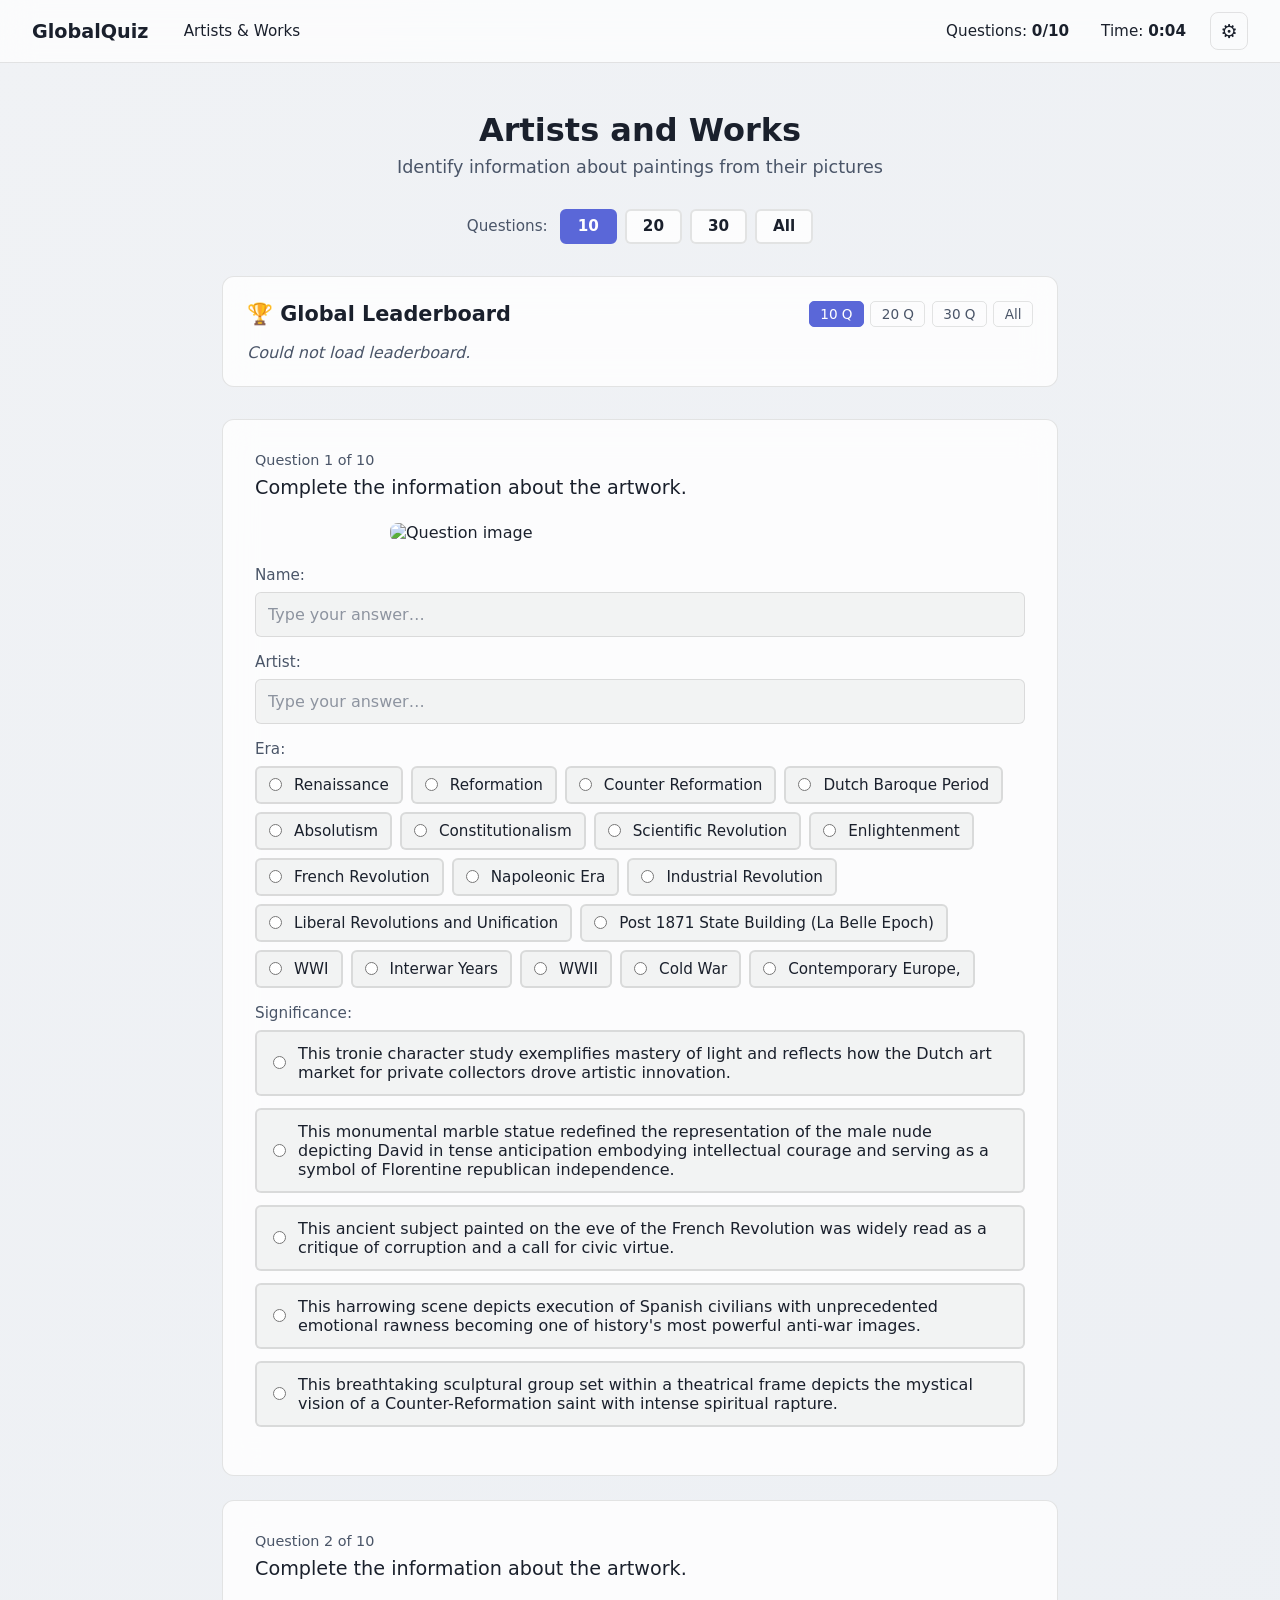
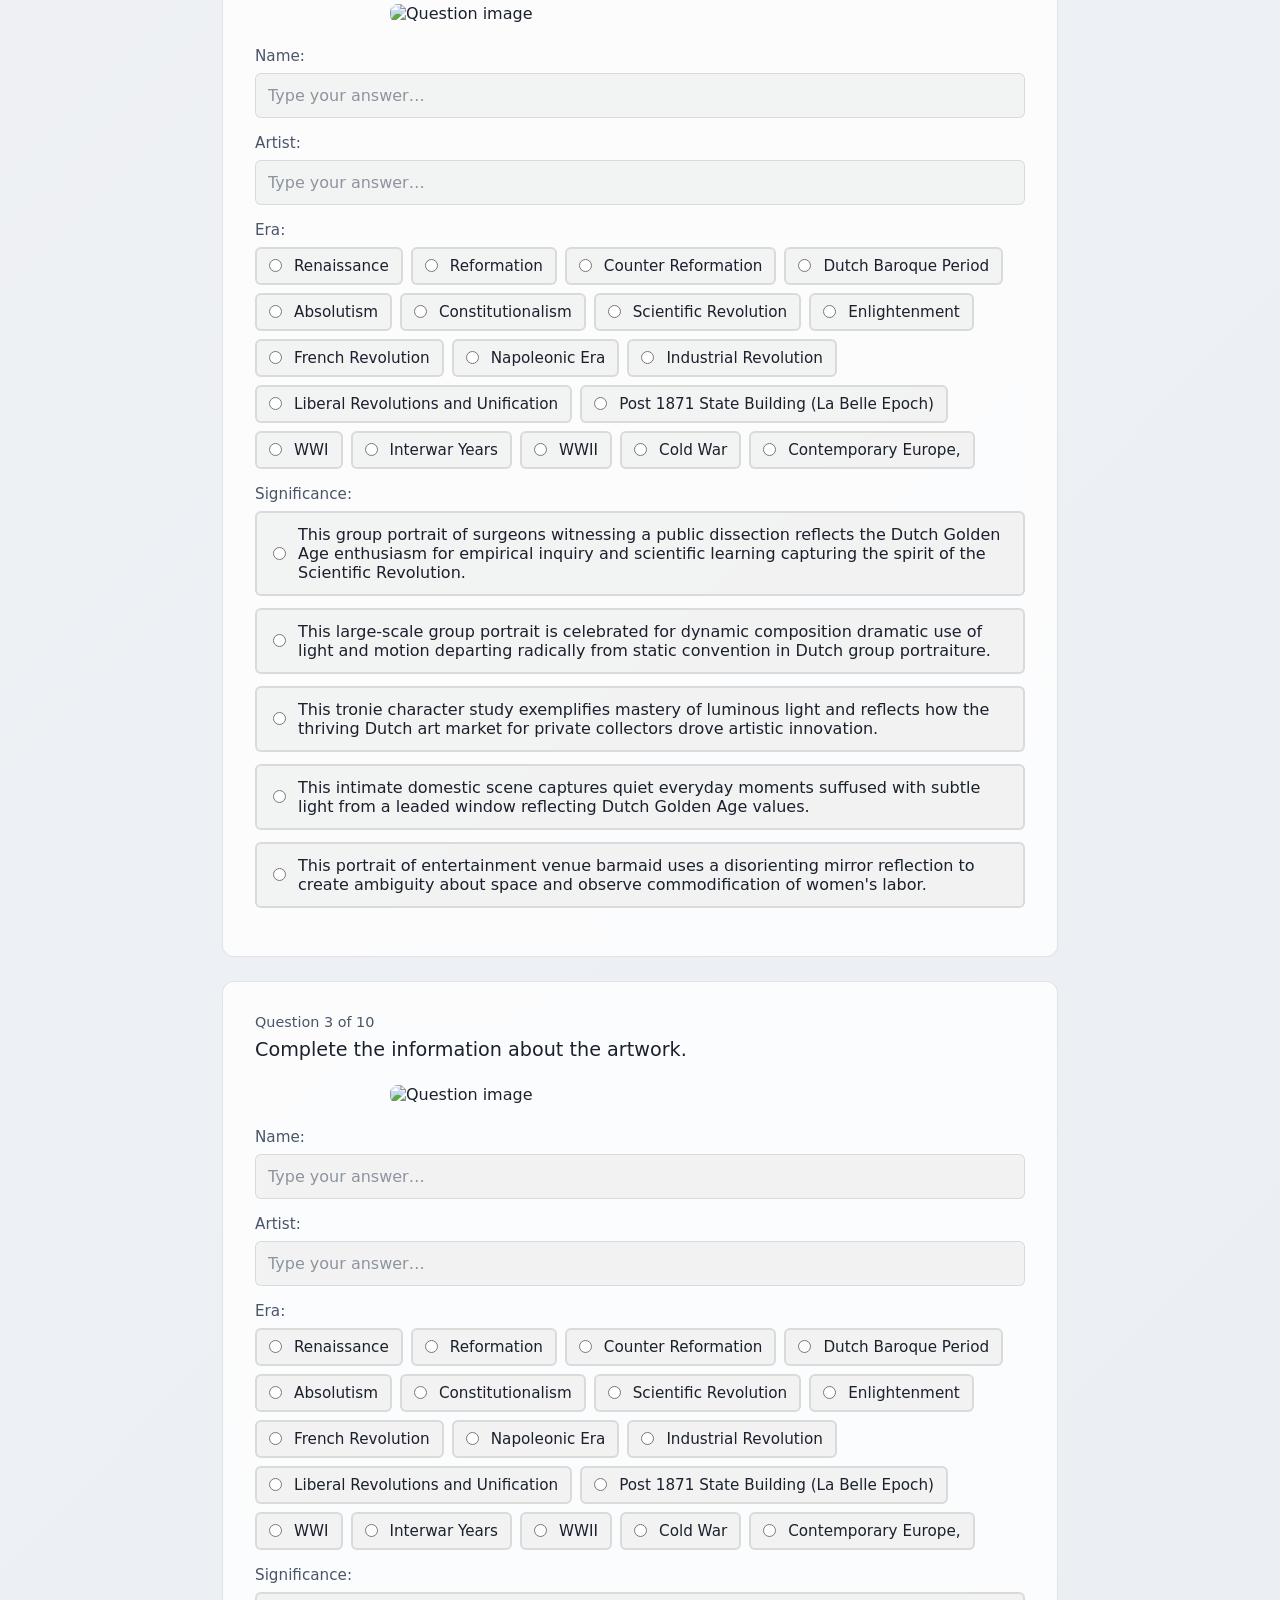
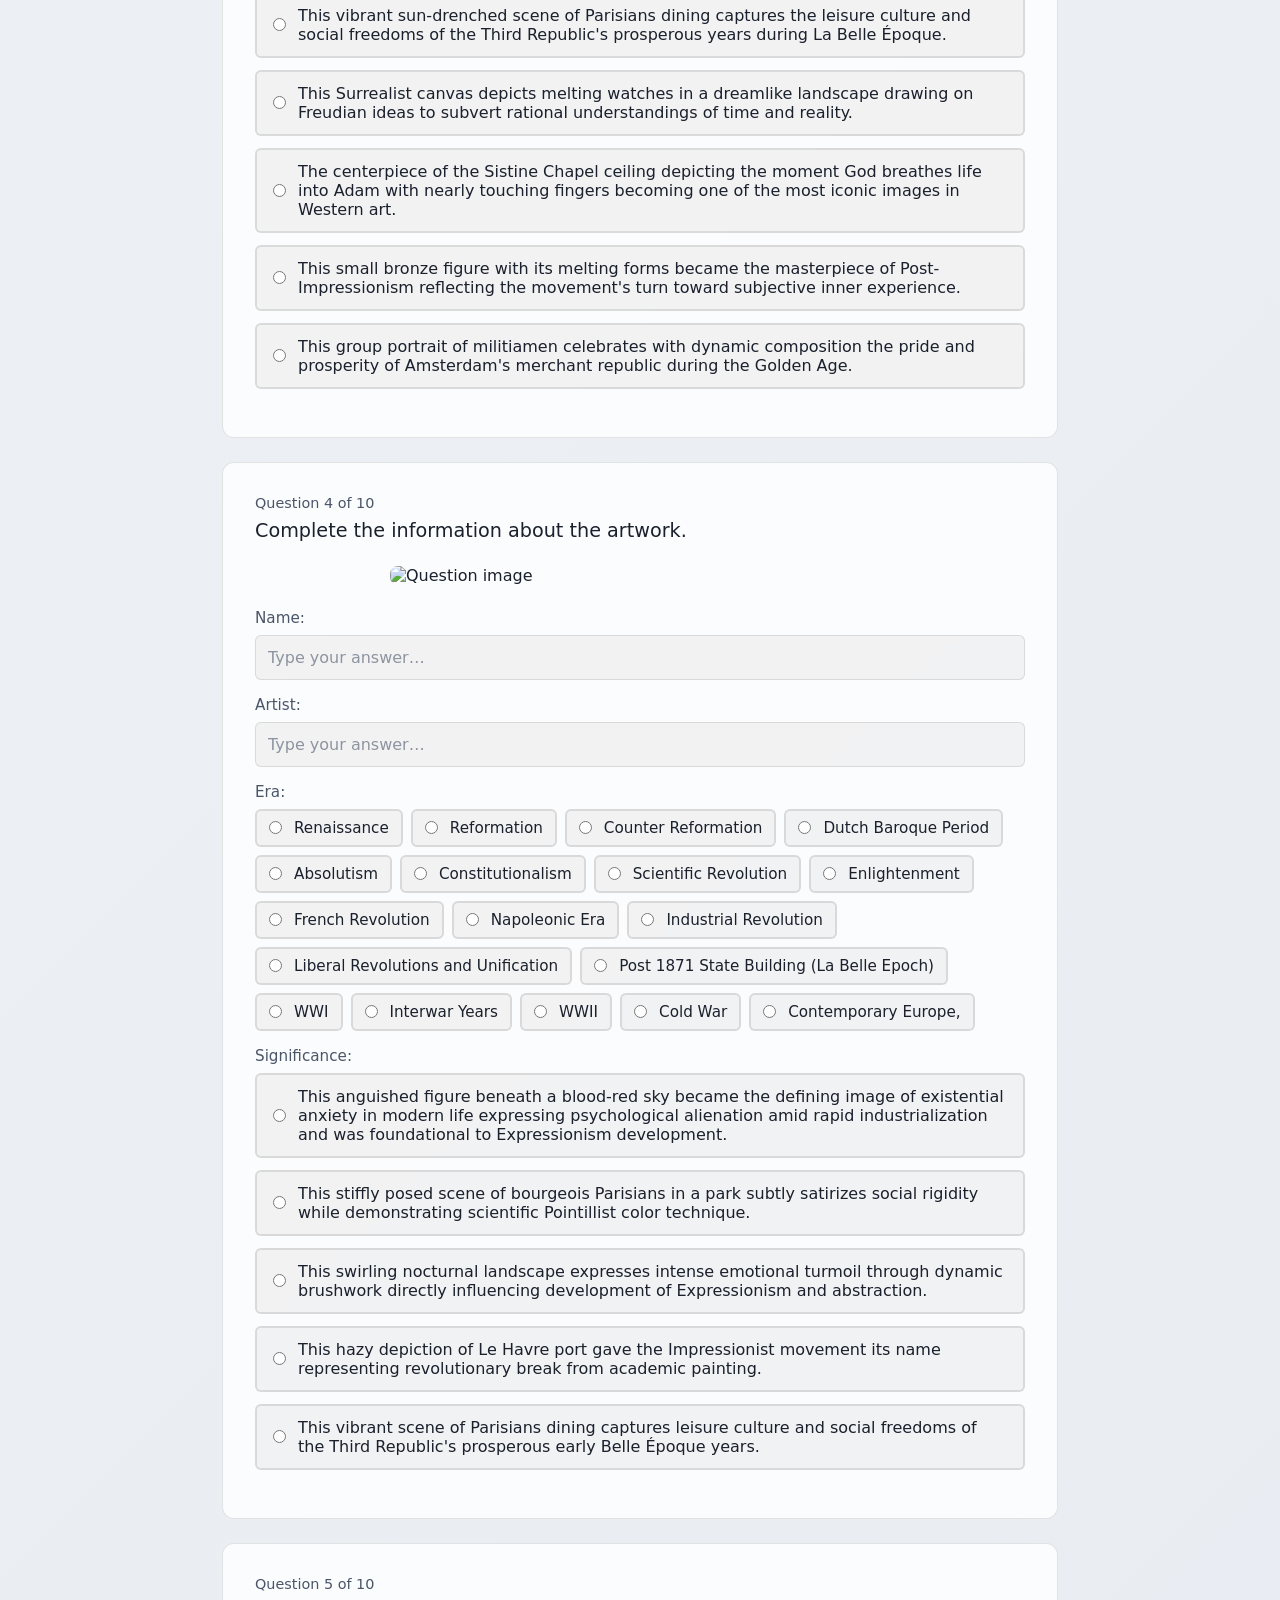
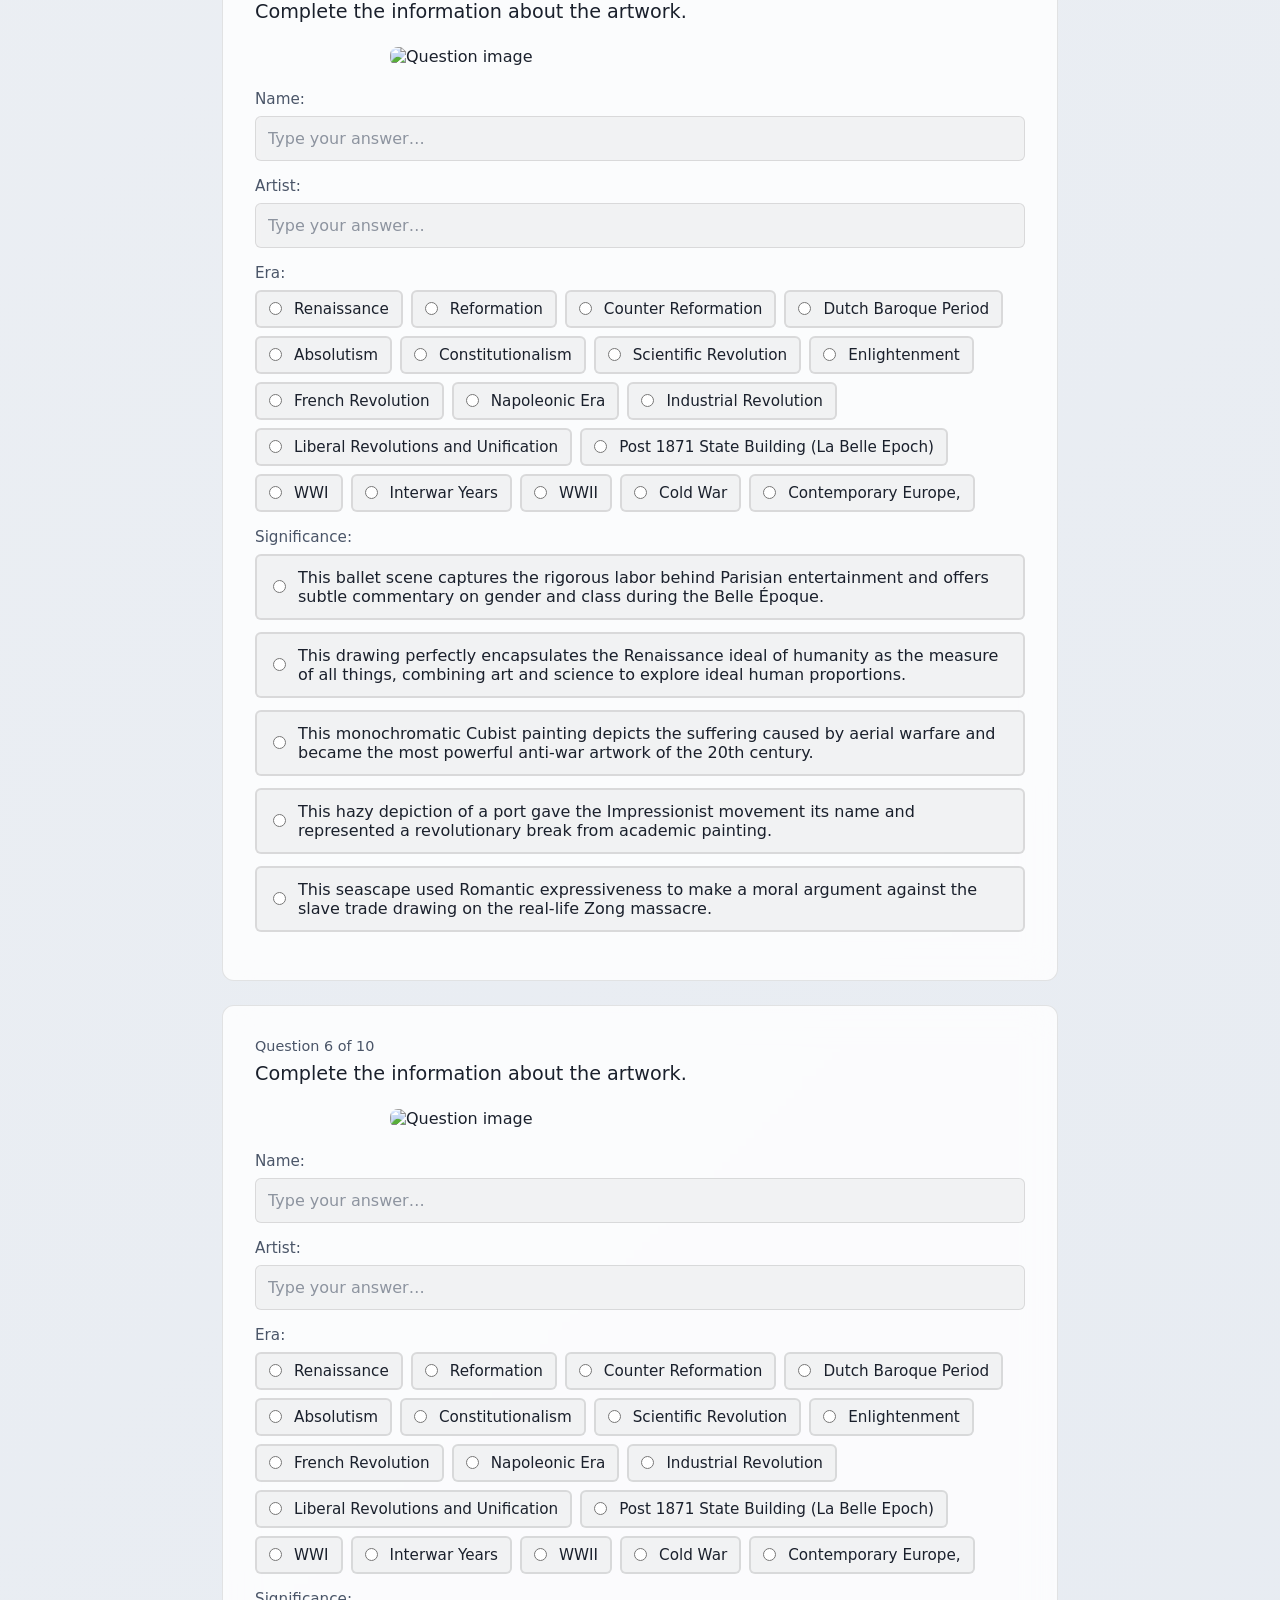
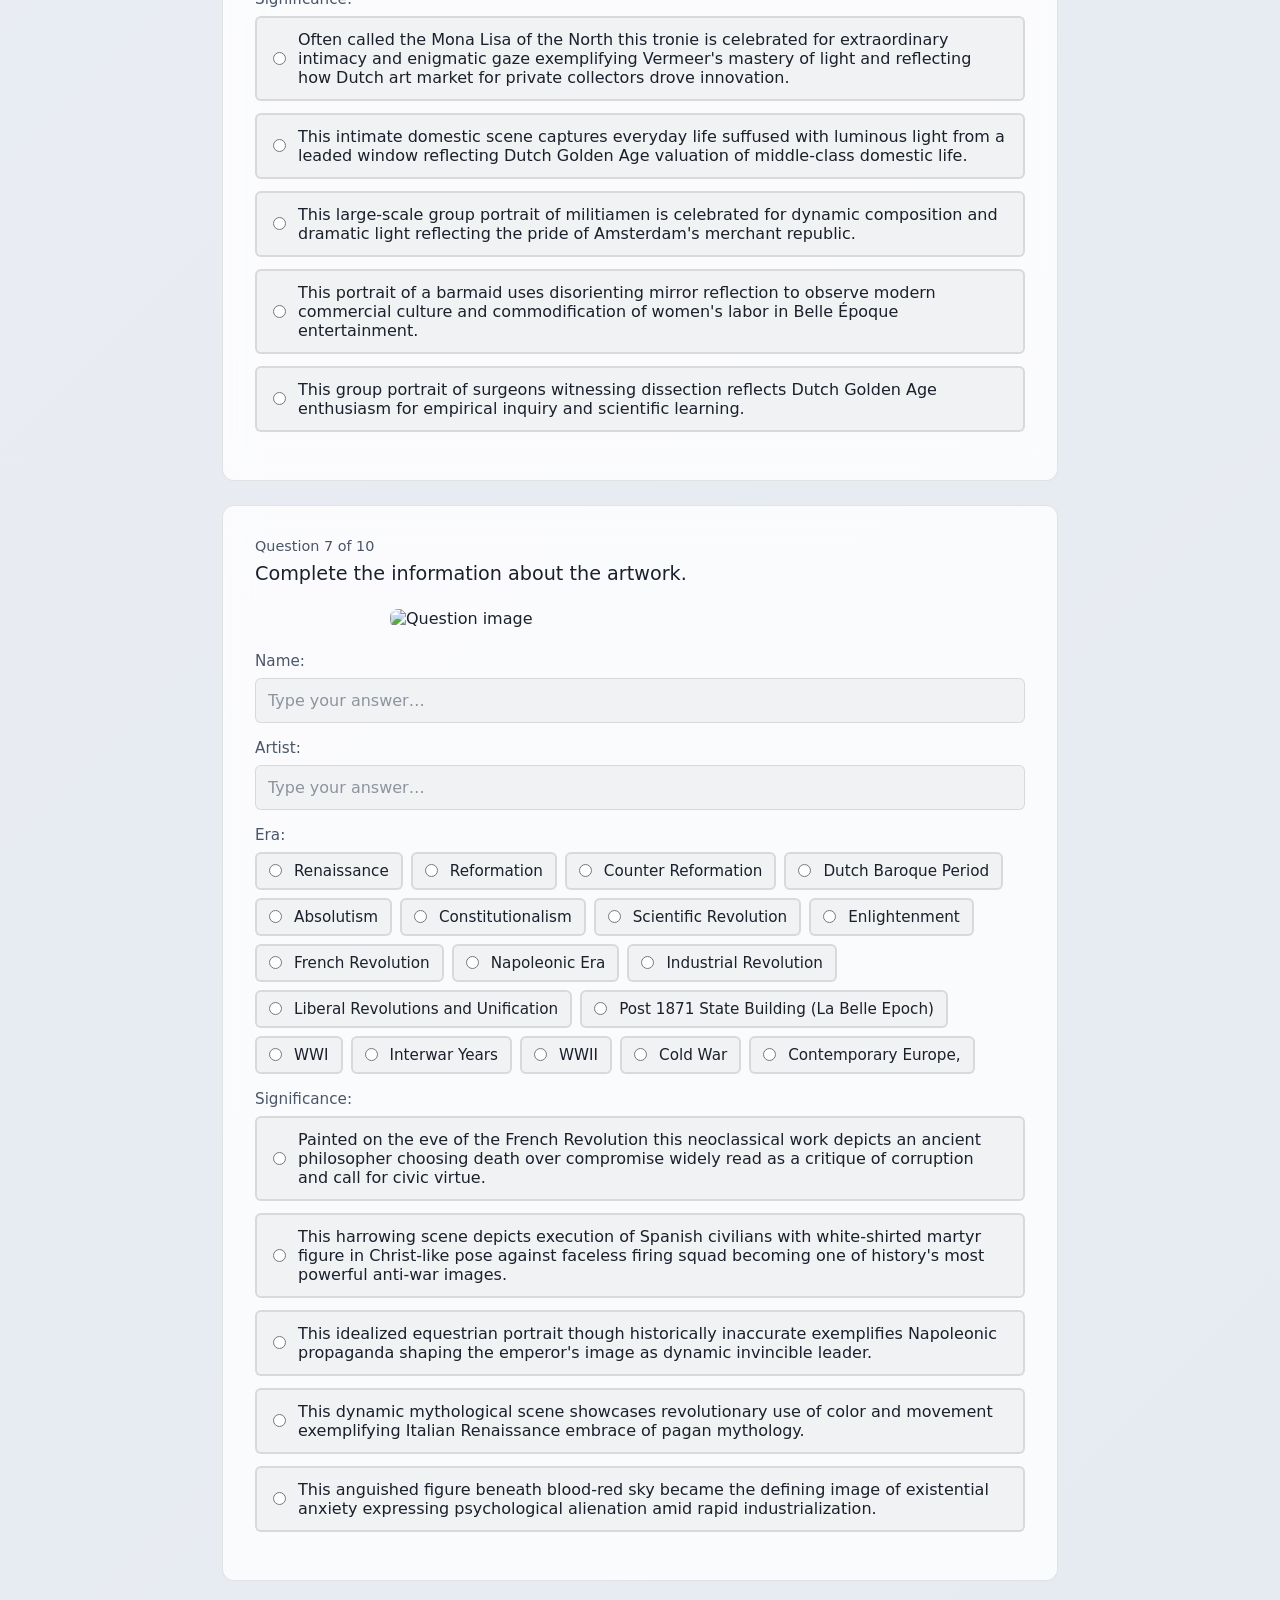
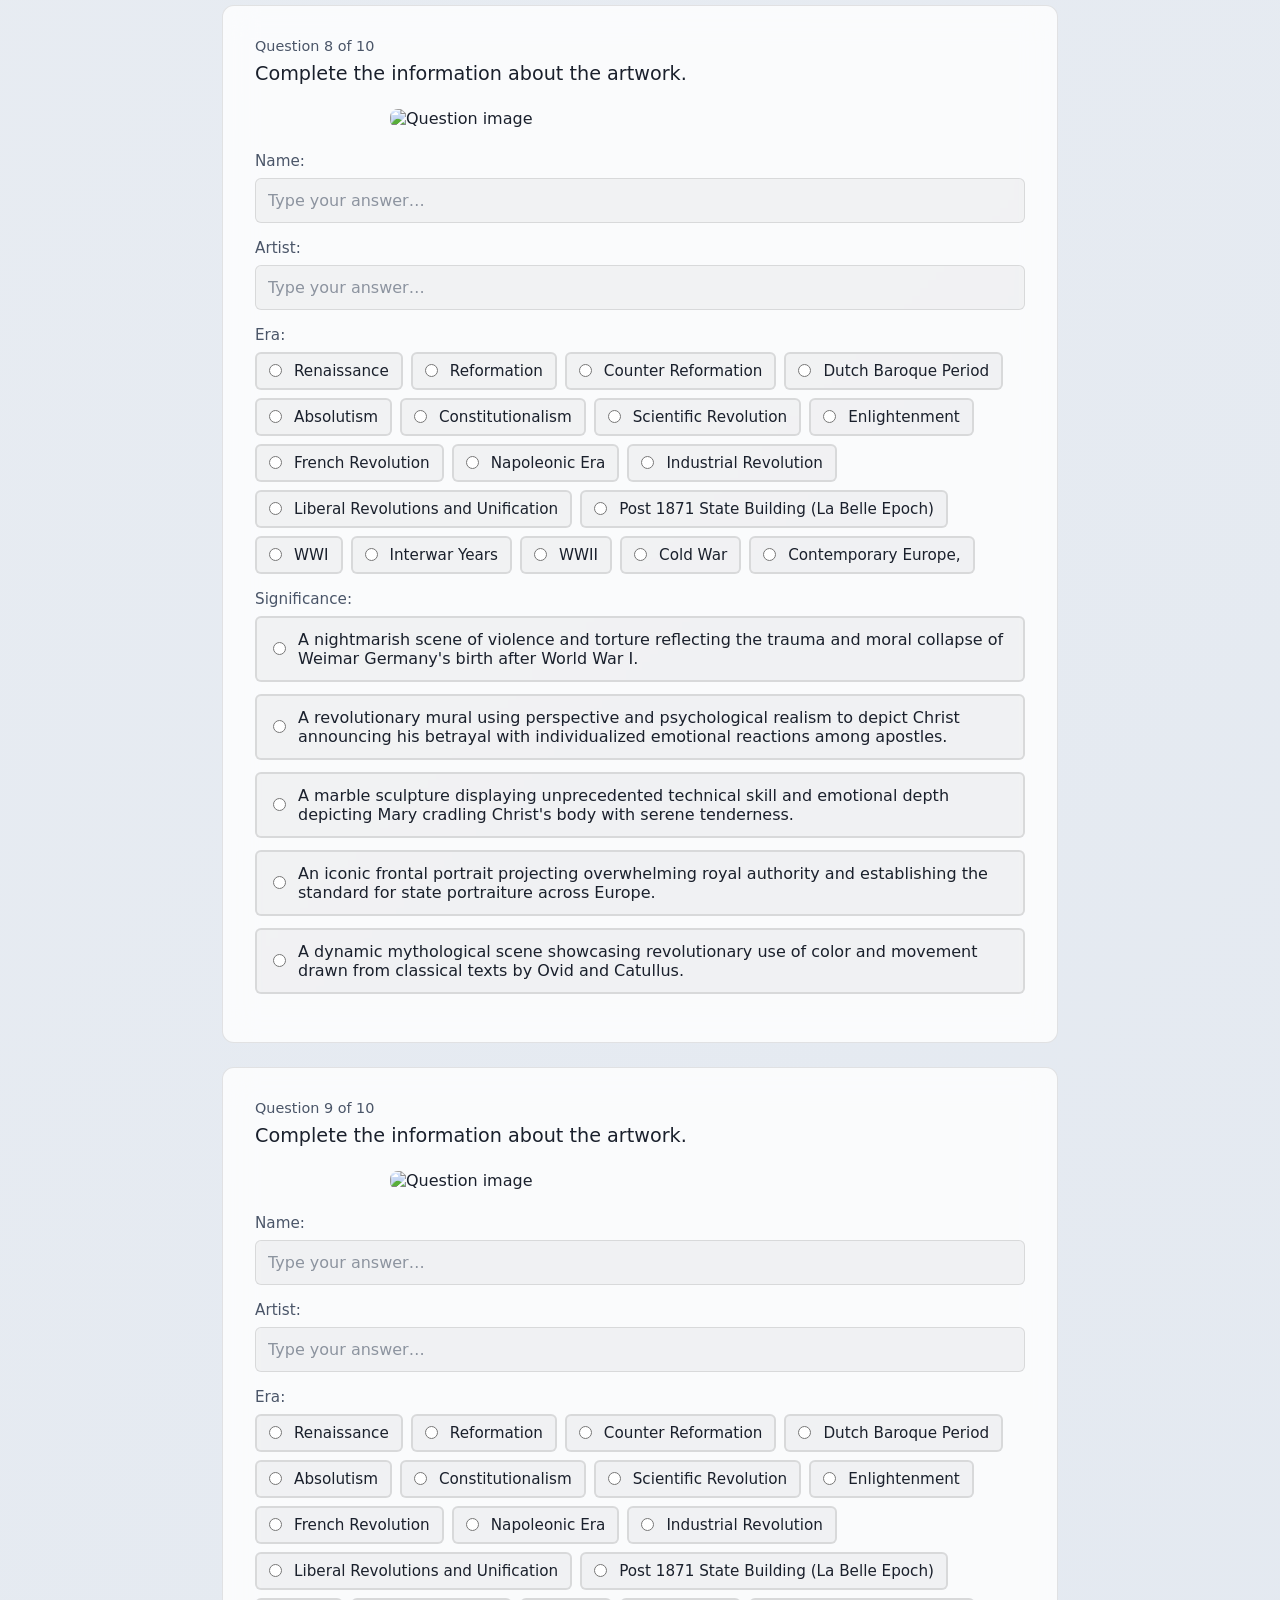
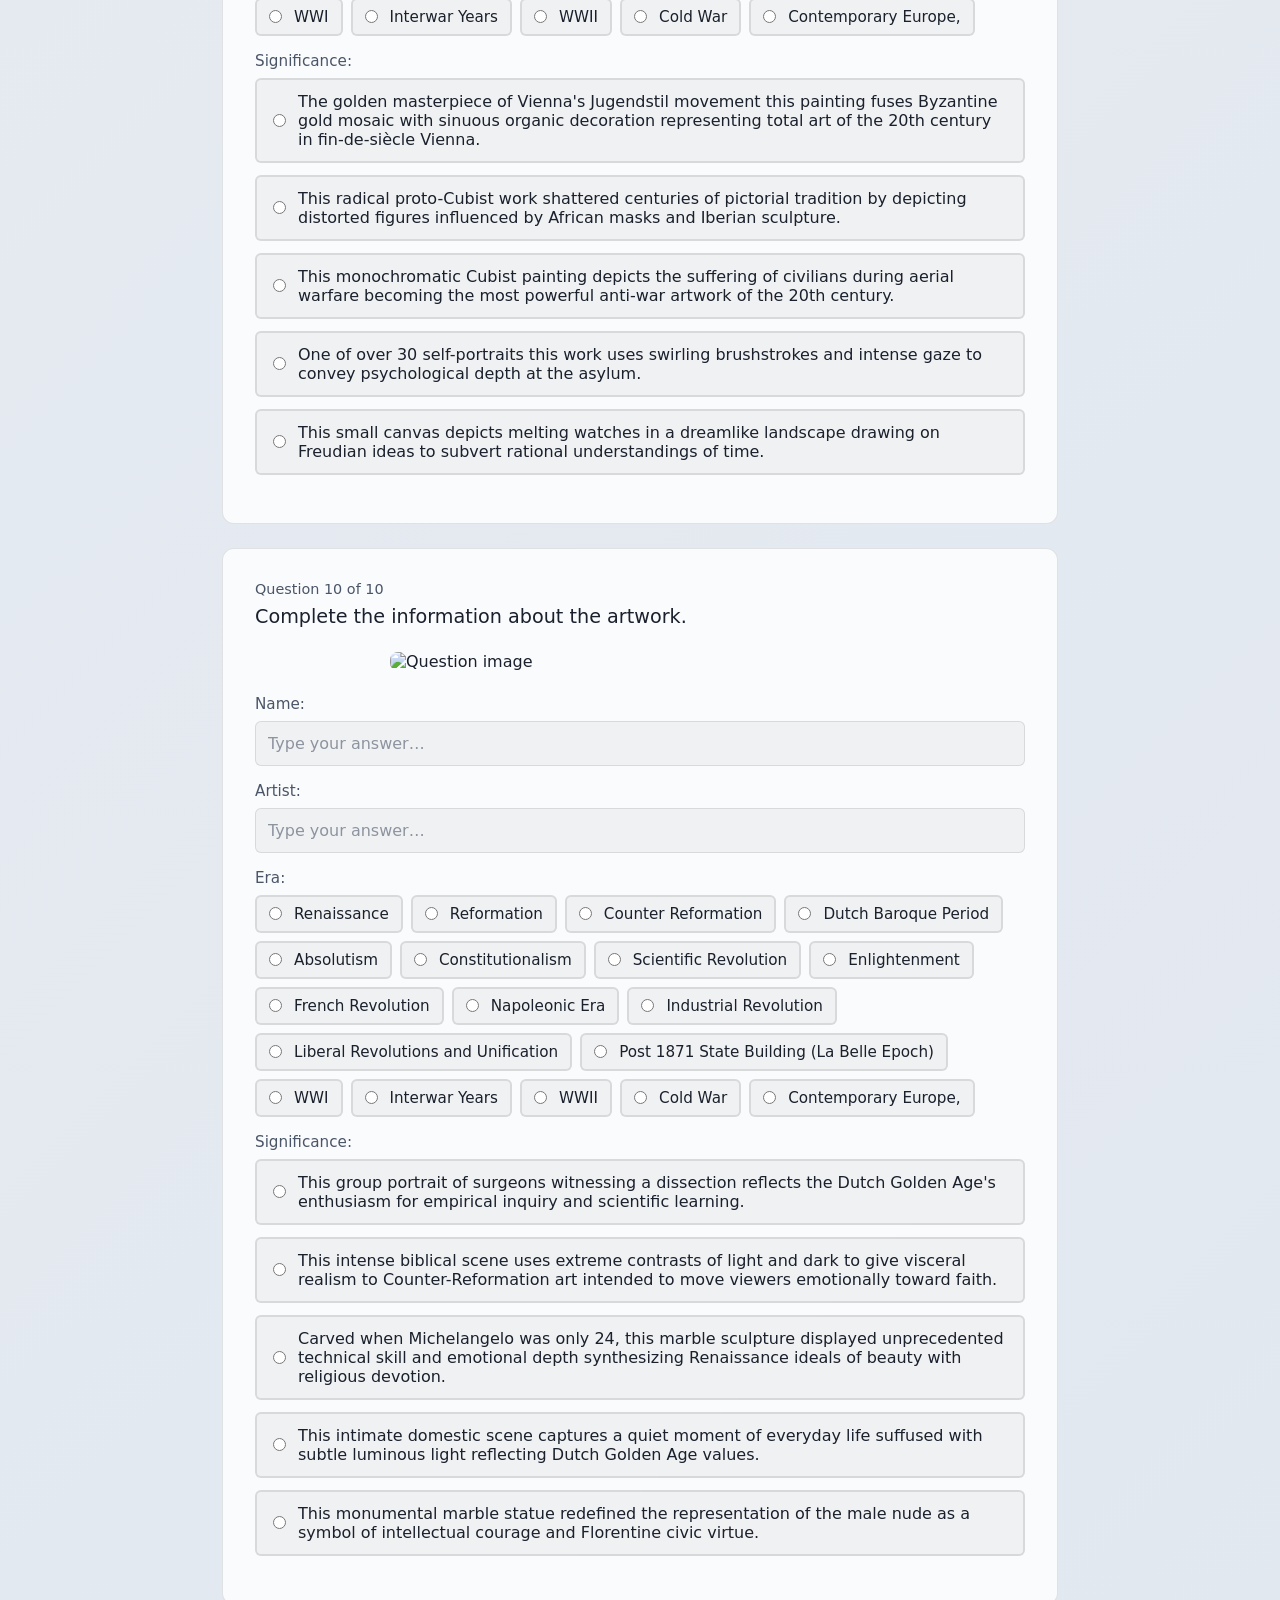
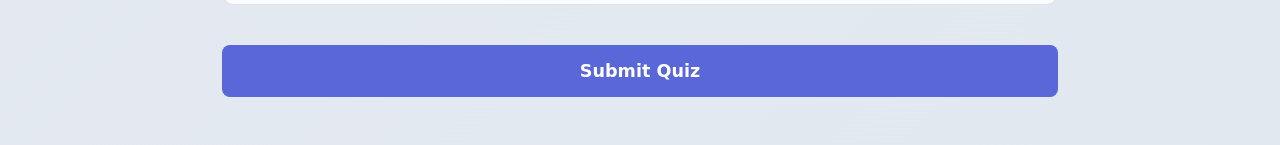
==== commit 4c1c8c9b: "Add post-quiz wrong-answer review and modal blur fix" ====
--- a/artists-works/index.html
+++ b/artists-works/index.html
@@ -70,7 +70,7 @@
 		input:checked + .slider:before { transform: translateX(20px); }
 
 		/* ── Navbar ── */
-		nav, .question-card, .leaderboard-section {
+		nav, .question-card, .leaderboard-section, .modal {
 		    backdrop-filter: var(--blur-val) !important;
 		    -webkit-backdrop-filter: var(--blur-val) !important;
 		}
@@ -291,6 +291,42 @@
 		.results-container { text-align: center; }
 		.results-score { font-size: 3rem; font-weight: 700; margin: 2rem 0; }
 		.results-details { font-size: 1.2rem; color: var(--text-secondary); margin-bottom: 2rem; }
+		.results-actions {
+			display: flex;
+			flex-direction: column;
+			gap: 0.75rem;
+			align-items: stretch;
+		}
+		.review-container {
+			margin-top: 1.5rem;
+			text-align: left;
+		}
+		.review-list {
+			display: flex;
+			flex-direction: column;
+			gap: 1rem;
+		}
+		.review-item {
+			background: var(--card-bg);
+			border: 1px solid var(--card-border);
+			border-radius: 10px;
+			padding: 1rem;
+		}
+		.review-question-title {
+			font-weight: 700;
+			margin-bottom: 0.75rem;
+		}
+		.review-answer-row {
+			padding: 0.5rem 0;
+			border-top: 1px solid var(--card-border);
+		}
+		.review-answer-row:first-of-type {
+			border-top: none;
+			padding-top: 0;
+		}
+		.review-label { color: var(--text-secondary); font-size: 0.9rem; margin-bottom: 0.2rem; }
+		.review-user-answer { color: var(--incorrect); }
+		.review-correct-answer { color: var(--correct); }
 
 		/* ── Submit Score Modal ── */
 		.modal-backdrop {
@@ -513,12 +549,18 @@
 						<button class="filter-btn" data-n="38" onclick="setLbFilterResults(38, this)">All</button>
 					</div>
 				</div>
-				<div id="topScoresResults"><div class="lb-loading">Loading…</div></div>
+			<div id="topScoresResults"><div class="lb-loading">Loading…</div></div>
 			</div>
 
-			<button class="submit-button" onclick="openModal()" id="openModalBtn">Submit Score</button>
-			<br>
-			<button class="retry-button" onclick="location.reload()">Take Quiz Again</button>
+			<div class="results-actions">
+				<button class="submit-button" onclick="openModal()" id="openModalBtn">Submit Score</button>
+				<button class="retry-button" id="reviewAnswersBtn" onclick="toggleReviewAnswers()">Review Wrong Answers</button>
+				<button class="retry-button" onclick="location.reload()">Take Quiz Again</button>
+			</div>
+
+			<div id="reviewContainer" class="review-container hidden">
+				<div class="review-list" id="reviewList"></div>
+			</div>
 		</div>
 	</div>
 </main>
@@ -552,6 +594,7 @@
 let lbFilterCountResults = 10;
 let startTime, timerInterval;
 let pendingScore = null;
+let pendingReview = [];
 
 // ── Question count ────────────────────────────────────────────────────
 function setQuestionCount(val, btn) {
@@ -738,29 +781,97 @@
 
 function gradeQuiz(answers) {
 	let correct = 0, total = 0;
+	const wrongAnswers = [];
 	activeQuestions.forEach((q, qi) => {
+		const wrongParts = [];
 		q.answers.forEach((a, ai) => {
 			total++;
 			const ua = answers[qi]?.[ai];
+			let isCorrect = false;
+			let correctText = '';
 			if (a.type === 'text-input') {
 				const acceptable = Array.isArray(a.correct)
 					? a.correct.map(x => x.toLowerCase())
 					: [a.correct.toLowerCase()];
-				if (ua && acceptable.includes(ua)) correct++;
+				isCorrect = !!(ua && acceptable.includes(ua));
+				correctText = Array.isArray(a.correct) ? a.correct.join(' / ') : a.correct;
 			} else if (a.type === 'text-mc' || a.type === 'image-mc') {
-				if (ua === a.correct) correct++;
+				isCorrect = ua === a.correct;
+				correctText = a.correct;
+			}
+
+			if (isCorrect) {
+				correct++;
+			} else {
+				wrongParts.push({
+					label: a.label || `Answer ${ai + 1}`,
+					userAnswer: ua || 'No answer',
+					correctAnswer: correctText
+				});
 			}
 		});
+
+		if (wrongParts.length) {
+			wrongAnswers.push({
+				questionNumber: qi + 1,
+				questionText: q.question,
+				image: q.image,
+				wrongParts
+			});
+		}
 	});
-	return { correct, total };
+	return { correct, total, wrongAnswers };
+}
+
+function renderReviewAnswers() {
+	const list = document.getElementById('reviewList');
+	if (!pendingReview.length) {
+		list.innerHTML = '<div class="review-item">Perfect score — no incorrect answers to review.</div>';
+		return;
+	}
+
+	list.innerHTML = pendingReview.map(item => {
+		const rows = item.wrongParts.map(part => `
+			<div class="review-answer-row">
+				<div class="review-label">${escapeHtml(part.label)}</div>
+				<div class="review-user-answer">Your answer: ${escapeHtml(part.userAnswer)}</div>
+				<div class="review-correct-answer">Correct answer: ${escapeHtml(part.correctAnswer)}</div>
+			</div>
+		`).join('');
+
+		const imageHtml = item.image ? `<img src="${item.image}" alt="Question reference" class="question-image">` : '';
+
+		return `
+			<div class="review-item">
+				<div class="review-question-title">Question ${item.questionNumber}: ${escapeHtml(item.questionText)}</div>
+				${imageHtml}
+				${rows}
+			</div>
+		`;
+	}).join('');
+}
+
+function toggleReviewAnswers() {
+	const reviewContainer = document.getElementById('reviewContainer');
+	const reviewBtn = document.getElementById('reviewAnswersBtn');
+	const isHidden = reviewContainer.classList.contains('hidden');
+	if (isHidden) {
+		renderReviewAnswers();
+		reviewContainer.classList.remove('hidden');
+		reviewBtn.textContent = 'Hide Review';
+	} else {
+		reviewContainer.classList.add('hidden');
+		reviewBtn.textContent = 'Review Wrong Answers';
+	}
 }
 
 // ── Submit quiz ───────────────────────────────────────────────────────
 document.getElementById('submitQuiz').addEventListener('click', function() {
 	stopTimer();
 	const answers    = collectAnswers();
-	const { correct, total } = gradeQuiz(answers);
+	const { correct, total, wrongAnswers } = gradeQuiz(answers);
 	const timeSpent  = getElapsedTime();
+	pendingReview = wrongAnswers;
 
 	pendingScore = { correct, total, timeSpent, numQuestions: selectedCount };
 
@@ -768,6 +879,8 @@
 	document.getElementById('resultsContainer').classList.remove('hidden');
 	document.getElementById('finalScore').textContent = `${correct}/${total}`;
 	document.getElementById('resultsDetails').textContent = `Time: ${formatTime(timeSpent)}`;
+	document.getElementById('reviewContainer').classList.add('hidden');
+	document.getElementById('reviewAnswersBtn').textContent = 'Review Wrong Answers';
 
 	// sync results leaderboard filter to the count used
 	const matchN = selectedCount === quizData.length ? 38 : selectedCount;
@@ -882,4 +995,4 @@
 
 <script src="/assets/settings.js"></script>
 </body>
-</html>+</html>
